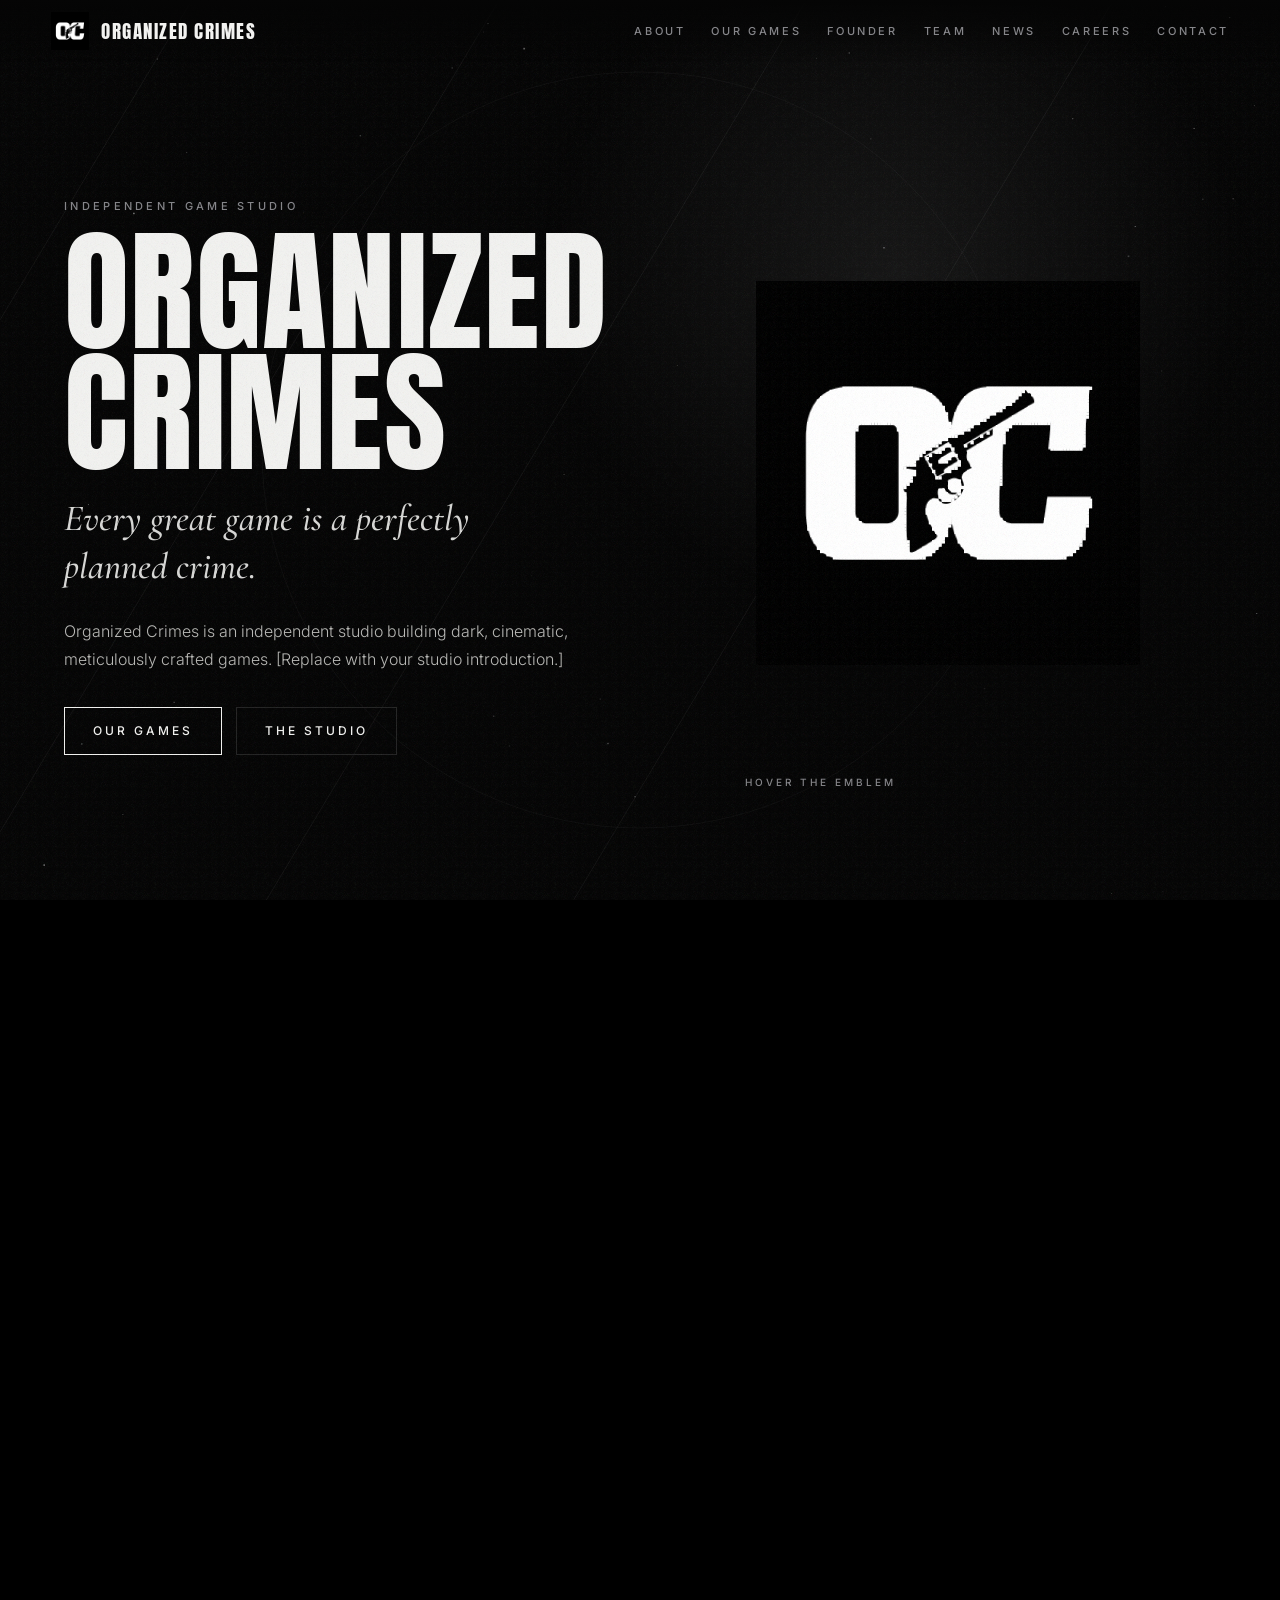
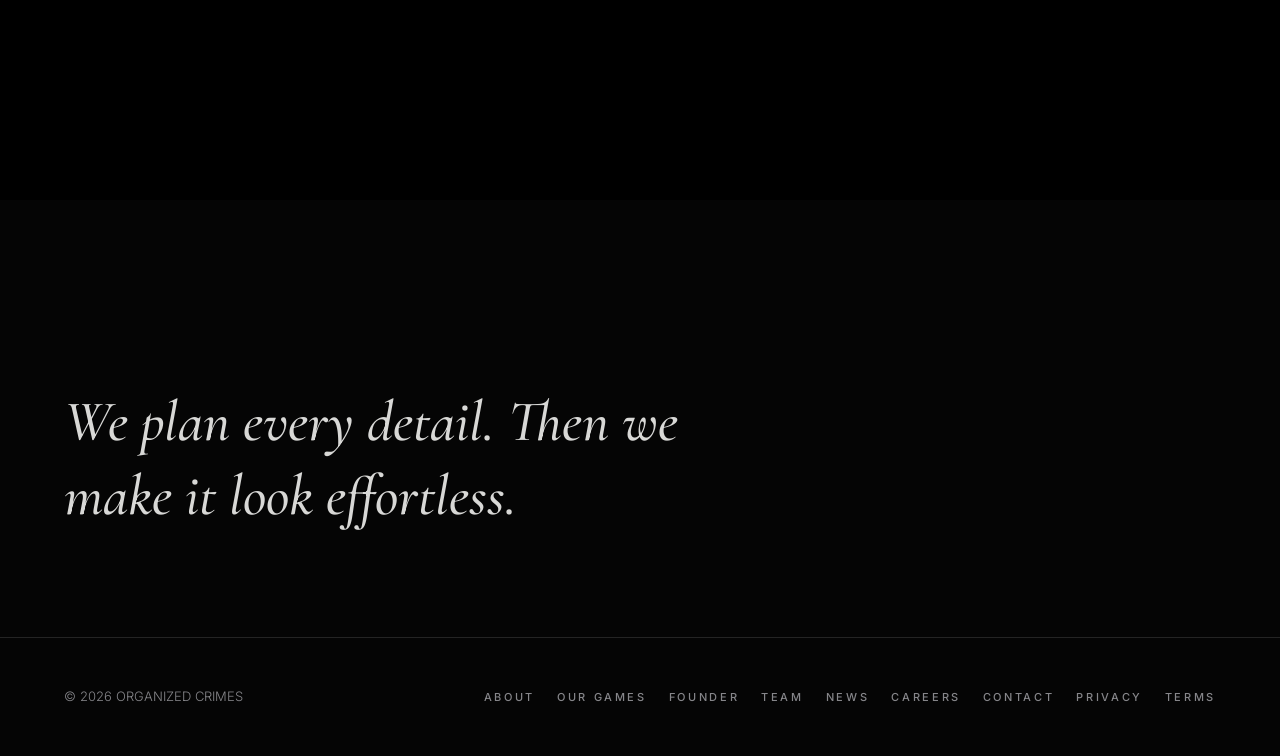
==== index.html @ 2cf1f352 "Add files via upload" ====
<!DOCTYPE html><html lang="en"><head><meta charset="utf-8"><title>ORGANIZED CRIMES — Game Studio</title>
<meta name="viewport" content="width=device-width,initial-scale=1,viewport-fit=cover">
<meta name="description" content="Organized Crimes is an independent game studio building dark, cinematic, meticulously planned games.">
<link href="https://fonts.googleapis.com/css2?family=Anton&family=Inter:wght@300;400;500&family=Cormorant+Garamond:ital,wght@1,400;1,500&display=swap" rel="stylesheet">
<style>
:root{--bg:#050505;--fg:#f2f2f0;--mut:#86868a;--ln:#242424;--h:'Anton',Impact,'Arial Narrow',sans-serif;--b:'Inter',system-ui,sans-serif;--s:'Cormorant Garamond',Georgia,serif;color-scheme:dark;box-sizing:border-box;padding-top:env(safe-area-inset-top,0px);padding-bottom:env(safe-area-inset-bottom,0px)}
*,*:before,*:after{box-sizing:inherit;margin:0;padding:0}
html{scroll-behavior:smooth;scroll-padding-top:env(safe-area-inset-top,0px);background:var(--bg);overflow-x:clip}
body{background:var(--bg);color:var(--fg);font:300 16px/1.75 var(--b);overflow-x:clip;-webkit-font-smoothing:antialiased}
body.mo{overflow:hidden}a{color:inherit}img,video{display:block;width:100%;height:100%;object-fit:cover}
:focus-visible{outline:2px solid #fff;outline-offset:3px}
.sk{position:absolute;left:-999px}.sk:focus{left:12px;top:12px;z-index:99;background:#fff;color:#000;padding:8px 14px}
#bg{position:fixed;inset:0;width:100%;height:100%;z-index:0}
.gl{position:fixed;inset:0;z-index:1;pointer-events:none;background:radial-gradient(520px circle at var(--mx,70%) var(--my,30%),rgba(255,255,255,.07),transparent 70%)}
.gr{position:fixed;inset:-50%;z-index:3;pointer-events:none;opacity:.08;animation:gr 1s steps(6) infinite;background:url("data:image/svg+xml,%3Csvg xmlns='http://www.w3.org/2000/svg' width='200' height='200'%3E%3Cfilter id='n'%3E%3CfeTurbulence baseFrequency='.9' numOctaves='2' stitchTiles='stitch'/%3E%3C/filter%3E%3Crect width='100%25' height='100%25' filter='url(%23n)'/%3E%3C/svg%3E")}
@keyframes gr{20%{transform:translate(-3%,2%)}40%{transform:translate(2%,-3%)}60%{transform:translate(-2%,-2%)}80%{transform:translate(3%,3%)}}
main,footer{position:relative;z-index:2}
header{position:fixed;top:0;left:0;right:0;z-index:50;display:flex;align-items:center;justify-content:space-between;padding:calc(12px + env(safe-area-inset-top,0px)) clamp(20px,4vw,56px) 12px;background:linear-gradient(#050505,#05050500)}
.br{display:flex;align-items:center;gap:12px;text-decoration:none;font:400 19px var(--h);letter-spacing:.08em}.br img{width:38px;height:38px}
#nv{display:none;gap:26px}.nl{color:var(--mut);text-decoration:none;font:500 11px var(--b);letter-spacing:.24em;text-transform:uppercase;padding:8px 0;transition:color .3s}.nl:hover,.nl[aria-current]{color:var(--fg)}
#bb{width:48px;height:48px;background:none;border:0;cursor:pointer;display:grid;place-content:center;gap:6px}#bb i{display:block;width:26px;height:1.5px;background:var(--fg);transition:.35s}
.mo #bb i:first-child{transform:translateY(3.75px) rotate(45deg)}.mo #bb i:last-child{transform:translateY(-3.75px) rotate(-45deg)}
@media(min-width:1000px){#nv{display:flex}#bb{display:none}}
#mm{position:fixed;inset:0;z-index:45;background:#050505;display:flex;flex-direction:column;justify-content:center;padding:96px 28px 40px;opacity:0;visibility:hidden;transition:.4s}.mo #mm{opacity:1;visibility:visible}
#mm a{font:400 clamp(2.4rem,11vw,4rem)/1.15 var(--h);text-transform:uppercase;text-decoration:none;padding:6px 0}
#cur{position:fixed;inset:0;background:#000;z-index:60;transform:translateY(100%);transition:transform .45s cubic-bezier(.7,0,.2,1);pointer-events:none}#cur.on{transform:none}
#ld{position:fixed;inset:0;z-index:100;background:#000;display:grid;place-content:center;justify-items:center;gap:18px;transition:opacity .8s,visibility .8s}#ld.off{opacity:0;visibility:hidden}
#ld img{width:120px;height:120px;animation:pl 1.4s ease-in-out infinite}#ld span{font:500 10px var(--b);letter-spacing:.5em;color:var(--mut)}@keyframes pl{50%{opacity:.3;transform:scale(.96)}}
.sec{padding:clamp(110px,14vw,170px) clamp(20px,5vw,72px) clamp(56px,8vw,110px);max-width:1440px;margin:auto}
h1,h2{font:400 clamp(2.6rem,9vw,7.5rem)/.95 var(--h);text-transform:uppercase;letter-spacing:.01em}h2{font-size:clamp(2.2rem,6vw,4.6rem)}
h3{font:400 1.7rem/1.1 var(--h);text-transform:uppercase;letter-spacing:.02em}
.ey{font:500 11px var(--b);letter-spacing:.3em;text-transform:uppercase;color:var(--mut);margin-bottom:18px}
.sf{font:italic 500 clamp(1.4rem,3vw,2.3rem)/1.3 var(--s);color:#d8d8d6;margin-top:22px;max-width:30ch}
p{max-width:64ch;color:#b9b9b6}.hh{margin-bottom:clamp(40px,7vw,90px)}
.bt{display:inline-flex;align-items:center;min-height:48px;padding:0 28px;border:1px solid var(--fg);background:none;color:var(--fg);text-decoration:none;font:500 12px var(--b);letter-spacing:.25em;text-transform:uppercase;cursor:pointer;transition:.4s}.bt:hover{background:var(--fg);color:var(--bg)}.bt.gh{border-color:var(--ln)}
.rv{opacity:0;transform:translateY(28px);transition:opacity 1s,transform 1s cubic-bezier(.2,.7,.2,1);transition-delay:var(--d,0s)}.rv.in{opacity:1;transform:none}
.hero{min-height:100svh;display:grid;grid-template-columns:1fr 1fr;align-items:center;gap:20px;padding:110px clamp(20px,5vw,72px) 56px;max-width:1500px;margin:auto}
.ttl{font-size:clamp(3.4rem,10.5vw,10rem);line-height:.9}.ln{display:block;overflow:hidden}.ln span{display:block;transform:translateY(105%);animation:up 1.2s .5s cubic-bezier(.2,.8,.2,1) forwards}@keyframes up{to{transform:none}}
.ip{margin:26px 0 34px}.cta{display:flex;gap:14px;flex-wrap:wrap}
#lgw{position:relative;justify-self:center;width:min(50vw,700px);aspect-ratio:1;cursor:crosshair;touch-action:manipulation}#lg{width:100%;height:100%}
.hint{position:absolute;bottom:2%;left:0;right:0;text-align:center;font:500 10px var(--b);letter-spacing:.3em;text-transform:uppercase;color:var(--mut)}.tp{display:none}@media(hover:none){.hv{display:none}.tp{display:inline}}
@media(max-width:900px){.hero{grid-template-columns:1fr;padding-top:92px}#lgw{order:-1;width:min(94vw,460px)}}
.g{display:grid;gap:28px;grid-template-columns:repeat(auto-fill,minmax(min(100%,330px),1fr))}
.th{position:relative;aspect-ratio:16/10;overflow:hidden;border:1px solid var(--ln)}.th>*{transition:transform 1.2s cubic-bezier(.2,.7,.2,1)}
.ph{display:grid;place-items:center;background:repeating-linear-gradient(135deg,#0b0b0b 0 14px,#111 14px 28px);color:var(--mut);font:500 10px var(--b);letter-spacing:.3em;text-transform:uppercase;text-align:center;padding:12px}
.vid{aspect-ratio:16/9;border:1px solid var(--ln);position:relative;overflow:hidden}.vid i{position:absolute;left:50%;top:42%;width:64px;height:64px;margin:-32px;border:1px solid var(--fg);border-radius:50%}.vid i:after{content:"";position:absolute;left:25px;top:20px;border:11px solid transparent;border-left:17px solid var(--fg)}
.card{display:block;text-decoration:none}.card:hover .th>*{transform:scale(1.06)}.card em{position:absolute;right:12px;bottom:12px;font:500 10px var(--b);letter-spacing:.25em;text-transform:uppercase;background:#000;padding:6px 10px;opacity:0;transition:.4s;font-style:normal}.card:hover em{opacity:1}
.ci{padding:20px 0;border-bottom:1px solid var(--ln)}.ci small{color:var(--mut);font-size:12px;letter-spacing:.12em}.ci h3{margin:6px 0 8px}.ci p{font-size:14px}.row{display:flex;justify-content:space-between;gap:10px;margin-top:14px;font:500 11px var(--b);letter-spacing:.2em;text-transform:uppercase}.row span{color:var(--mut)}
.two{display:grid;grid-template-columns:1fr 1fr;gap:clamp(28px,6vw,90px)}.blk{border-top:1px solid var(--ln);padding:24px 0 34px}.blk h3{margin-bottom:12px}
.pt{aspect-ratio:4/5;border:0;-webkit-mask-image:radial-gradient(ellipse 52% 52% at 50% 48%,#000 50%,rgba(0,0,0,.55) 76%,transparent 100%);mask-image:radial-gradient(ellipse 52% 52% at 50% 48%,#000 50%,rgba(0,0,0,.55) 76%,transparent 100%)}.pt.rv{opacity:1;transform:none;clip-path:inset(0 0 100% 0);transition:clip-path 1.6s cubic-bezier(.7,0,.2,1)}.pt.in{clip-path:inset(0)}.pt>*{transform:translateY(calc(var(--sy,0)*-.03px)) scale(1.1);filter:blur(8px) brightness(.55);transition:filter 2.2s .3s ease-out}.pt.in>*{filter:none}.pt img{object-position:50% 40%}
.meta{display:grid;grid-template-columns:repeat(auto-fit,minmax(130px,1fr));gap:18px;border-top:1px solid var(--ln);border-bottom:1px solid var(--ln);padding:20px 0;margin:36px 0}.meta b{display:block;font:500 11px var(--b);letter-spacing:.2em;text-transform:uppercase;color:var(--mut)}
.ft{list-style:none}.ft li{border-bottom:1px solid var(--ln);padding:14px 0}.gal{display:grid;grid-template-columns:repeat(auto-fit,minmax(min(100%,260px),1fr));gap:16px;margin-top:16px}.gal .th{aspect-ratio:16/9}
.li{display:grid;grid-template-columns:130px 1fr auto;gap:22px;align-items:baseline;padding:28px 0;border-top:1px solid var(--ln)}.li time{color:var(--mut);font-size:13px}
form{display:grid;gap:18px;max-width:560px}label{display:grid;gap:6px;font:500 11px var(--b);letter-spacing:.2em;text-transform:uppercase;color:var(--mut)}
input,textarea{background:none;border:0;border-bottom:1px solid #444;color:var(--fg);font:300 16px var(--b);padding:10px 0;border-radius:0}input:focus,textarea:focus{outline:0;border-color:#fff}.nt{font-size:12px;color:var(--mut)}
footer{border-top:1px solid var(--ln);padding:44px clamp(20px,5vw,72px);display:flex;flex-wrap:wrap;gap:24px;justify-content:space-between;align-items:center;font-size:13px;color:var(--mut)}footer nav{display:flex;flex-wrap:wrap;gap:6px 22px}footer a{text-decoration:none;padding:6px 0}
@media(max-width:800px){.two{grid-template-columns:1fr}.li{grid-template-columns:1fr;gap:6px}.gr{animation:none}}
@media(prefers-reduced-motion:reduce){*{animation:none!important;transition:none!important;scroll-behavior:auto!important}.rv,.pt.rv{opacity:1;transform:none;clip-path:none}.ln span{transform:none}}
</style></head><body>
<a class="sk" href="#app">Skip to content</a>
<div id="ld"><img src="[data-uri]" alt=""><span>ORGANIZED CRIMES</span></div>
<canvas id="bg" aria-hidden="true"></canvas><div class="gl"></div>
<header><a class="br" href="#/" aria-label="Organized Crimes home"><img src="[data-uri]" alt="">ORGANIZED CRIMES</a><nav id="nv" aria-label="Main"></nav><button id="bb" aria-label="Open menu" aria-expanded="false"><i></i><i></i></button></header>
<nav id="mm" aria-label="Mobile"></nav>
<main id="app"></main><footer></footer><div class="gr" aria-hidden="true"></div><div id="cur"></div>
<script>const PHOTO='[data-uri]'</script>
<script>
/* ============ EDIT YOUR CONTENT HERE ============
   Leave img / video / photo as '' to show a placeholder.
   To add a game: add one G('id','Title','Genre','Status','Description') line below, then fill in its fields. */
const G=(id,title,genre,status,desc)=>({id,title,genre,status,desc,img:'',video:'',gallery:['','','',''],platform:'PC / Console',players:'Single-player',release:'TBA',long:'Placeholder — write the full gameplay description here: the core loop, the fantasy, what makes a session memorable.',features:['Signature feature one — describe it here','Signature feature two — describe it here','Signature feature three — describe it here']});
const C={
 tag:'Every great game is a perfectly planned crime.',
 intro:'Organized Crimes is an independent studio building dark, cinematic, meticulously crafted games. [Replace with your studio introduction.]',
 email:'hello@yourdomain.com',social:['Instagram','YouTube','Discord','X'],
 about:[['Our story','[Placeholder] Tell the story of how the studio began, who was in the room, and the first idea worth committing to.'],['Mission','[Placeholder] What you set out to deliver to players — in one honest paragraph.'],['Vision','[Placeholder] Where the studio is heading in five years and what it wants to be known for.'],['Creative philosophy','[Placeholder] The beliefs behind every design decision: tone, restraint, craft, respect for the player.'],['Approach to development','[Placeholder] How you prototype, playtest, iterate and ship. Tools, team rhythm, quality bar.']],
 founder:{name:'TERMORGAN',role:'Founder & Creative Director',photo:PHOTO,bio:['[Placeholder] Write TERMORGAN’s biography here — background, path into games, and what led to founding Organized Crimes.','[Placeholder] Add a second paragraph about notable work, influences or milestones.'],vision:'“[Placeholder] A single sentence on the creative vision that drives the studio.”'},
 games:[G('ledger','Codename: Ledger','Tactical Heist','In development','A crew, a vault and one clean plan. [Placeholder description.]'),G('silencer','Codename: Silencer','Stealth Action','Prototype','Patience is the only weapon that never runs out. [Placeholder description.]'),G('vendetta','Codename: Vendetta','Narrative Thriller','Concept','Loyalty has a price and someone always pays it. [Placeholder description.]'),G('ashfall','Codename: Ashfall','Open-World Survival','Coming soon','A city built on debts, collected in full. [Placeholder description.]')],
 team:[['Name Surname','Lead Game Designer'],['Name Surname','Art Director'],['Name Surname','Lead Programmer'],['Name Surname','Sound & Music']].map(([n,r])=>({n,r,img:'',bio:'Short bio placeholder.'})),
 news:[['2026-09-29','Studio announcement — placeholder','Write your first announcement or development blog here.'],['2026-09-15','Devlog #01 — placeholder','Share progress, lessons learned and behind-the-scenes notes.'],['2026-09-01','Welcome to Organized Crimes','Introduce the studio and what players can expect.']],
 jobs:[['Gameplay Programmer','Remote / On-site','Full-time'],['3D Environment Artist','Remote','Contract'],['Narrative Designer','Remote','Part-time']],
 legal:{privacy:[['Information we collect','[Placeholder] Describe what data the site collects.'],['How we use it','[Placeholder] Explain the purposes of processing.'],['Your rights','[Placeholder] Explain access, correction and deletion rights, and how to contact you.']],terms:[['Acceptance of terms','[Placeholder] By using this website you agree to these terms.'],['Intellectual property','[Placeholder] All content, logos and game assets belong to Organized Crimes.'],['Limitation of liability','[Placeholder] Describe your limitations and governing law.']]}
};
/* ================================================ */
const $=s=>document.querySelector(s),RM=matchMedia('(prefers-reduced-motion:reduce)').matches,MOB=matchMedia('(max-width:800px)').matches,ST=MOB?5:3;
const N=[['about','About'],['games','Our Games'],['founder','Founder'],['team','Team'],['news','News'],['careers','Careers'],['contact','Contact']];
const im=(s,l)=>s?`<img loading="lazy" src="${s}" alt="${l}">`:`<div class="ph" role="img" aria-label="${l} placeholder">${l}</div>`;
const vd=(s,l)=>s?`<video controls preload="none" playsinline src="${s}"></video>`:`<div class="ph vid" role="img" aria-label="${l} placeholder"><i></i><span style="position:absolute;bottom:14px">${l}</span></div>`;
const hd=(e,t,s='')=>`<div class="hh"><p class="ey rv">${e}</p><h1 class="rv">${t}</h1>${s?`<p class="sf rv">${s}</p>`:''}</div>`;
const card=(g,i)=>`<a class="card rv" style="--d:${i*.08}s" href="#/games/${g.id}"><div class="th">${g.video?`<video muted loop playsinline preload="none" poster="${g.img}" src="${g.video}"></video>`:im(g.img,'Screenshot / artwork 16:10')}<em>Preview</em></div><div class="ci"><small>${g.genre}</small><h3>${g.title}</h3><p>${g.desc}</p><div class="row"><b>${g.status}</b><span>View details</span></div></div></a>`;
const R={
 '':()=>`<section class="hero"><div><p class="ey">Independent game studio</p><h1 class="ttl"><span class="ln"><span>ORGANIZED</span></span><span class="ln"><span style="animation-delay:.68s">CRIMES</span></span></h1><p class="sf">${C.tag}</p><p class="ip">${C.intro}</p><div class="cta"><a class="bt" href="#/games">Our games</a><a class="bt gh" href="#/about">The studio</a></div></div><div id="lgw" role="img" aria-label="Organized Crimes emblem. Hover or tap to disintegrate."><canvas id="lg"></canvas><p class="hint"><span class="hv">Hover the emblem</span><span class="tp">Tap the emblem</span></p></div></section>
 <section class="sec"><h2 class="rv">Selected work</h2><br><br><div class="g">${C.games.slice(0,3).map(card).join('')}</div><br><a class="bt rv" href="#/games">All games</a></section>
 <section class="sec"><p class="sf rv" style="max-width:26ch;font-size:clamp(1.8rem,5vw,3.6rem)">We plan every detail. Then we make it look effortless.</p></section>`,
 about:()=>`<section class="sec">${hd('About','The syndicate','A studio built like a crew: small, loyal, precise.')}<div class="two">${C.about.map(([h,t],i)=>`<div class="blk rv" style="--d:${(i%2)*.1}s"><h3>${h}</h3><p>${t}</p></div>`).join('')}</div></section>`,
 games:id=>{const g=C.games.find(x=>x.id==id);if(!g)return`<section class="sec">${hd('Portfolio','Our games','Every project below is a placeholder — replace the fields in the content block.')}<div class="g">${C.games.map(card).join('')}</div></section>`;
  const n=C.games[(C.games.indexOf(g)+1)%C.games.length];document.title=g.title+' — ORGANIZED CRIMES';
  return`<section class="sec"><a class="nl" href="#/games">← All games</a><br><br>${hd(g.genre,g.title,g.status)}<div class="th rv" style="aspect-ratio:21/9">${im(g.img,'Hero screenshot / artwork')}</div><div class="meta rv"><div><b>Status</b>${g.status}</div><div><b>Platform</b>${g.platform}</div><div><b>Players</b>${g.players}</div><div><b>Release</b>${g.release}</div></div><div class="two"><div class="rv"><h2>Gameplay</h2><br><p>${g.long}</p></div><div class="rv"><h2>Features</h2><br><ul class="ft">${g.features.map(f=>`<li>${f}</li>`).join('')}</ul></div></div><br><br><div class="rv">${vd(g.video,'Gameplay video / trailer 16:9')}</div><div class="gal">${g.gallery.map((s,i)=>`<div class="th rv" style="--d:${i*.08}s">${im(s,'Screenshot '+(i+1))}</div>`).join('')}</div><br><br><a class="bt" href="#/games/${n.id}">Next: ${n.title}</a></section>`},
 founder:()=>{const f=C.founder;return`<section class="sec"><div class="two" style="align-items:center"><div class="pt th rv">${im(f.photo,'Portrait of '+f.name)}</div><div><p class="ey rv">${f.role}</p><h1 class="rv">${f.name}</h1><br>${f.bio.map(b=>`<p class="rv" style="margin-bottom:18px">${b}</p>`).join('')}<p class="sf rv">${f.vision}</p></div></div></section>`},
 team:()=>`<section class="sec">${hd('People','Our team','The crew behind the work.')}<div class="g">${C.team.map((m,i)=>`<div class="rv" style="--d:${i*.08}s"><div class="th" style="aspect-ratio:4/5">${im(m.img,'Team photo')}</div><div class="ci"><h3>${m.n}</h3><small>${m.r}</small><p>${m.bio}</p></div></div>`).join('')}</div></section>`,
 news:()=>`<section class="sec">${hd('Newsroom','News & updates')}${C.news.map(([d,t,x])=>`<article class="li rv"><time datetime="${d}">${d}</time><div><h3>${t}</h3><p>${x}</p></div></article>`).join('')}</section>`,
 careers:()=>`<section class="sec">${hd('Join us','Careers','Open roles — placeholders.')}${C.jobs.map(([t,l,ty])=>`<div class="li rv"><b>${ty}</b><div><h3>${t}</h3><p>${l}</p></div><a class="bt" href="mailto:${C.email}?subject=Application: ${t}">Apply</a></div>`).join('')}<p class="rv" style="margin-top:30px">Send your CV and portfolio to ${C.email}. [Placeholder application process.]</p></section>`,
 contact:()=>`<section class="sec">${hd('Contact','Get in touch')}<div class="two"><form id="cf" class="rv"><label>Name<input name="n" required autocomplete="name"></label><label>Email<input name="e" type="email" required autocomplete="email"></label><label>Message<textarea name="m" rows="5" required></textarea></label><button class="bt" style="justify-self:start">Send message</button><p class="nt">Backend integration required — until connected, this opens your email app.</p></form><div class="rv"><h3>Email</h3><p><a href="mailto:${C.email}">${C.email}</a></p><br><h3>Social</h3><p>${C.social.map(s=>`<a href="#/contact">${s}</a>`).join(' &nbsp;/&nbsp; ')}</p></div></div></section>`
};
['privacy','terms'].forEach(k=>R[k]=()=>`<section class="sec">${hd('Legal',k=='terms'?'Terms of use':'Privacy policy','Editable placeholder — have it reviewed by legal counsel.')}${C.legal[k].map(([h,t])=>`<div class="blk rv"><h3>${h}</h3><p>${t}</p></div>`).join('')}</section>`);
const io=new IntersectionObserver(es=>es.forEach(e=>{if(e.isIntersecting){e.target.classList.add('in');io.unobserve(e.target)}}),{threshold:.1});
let first=1;
function route(){const[p='',id]=location.hash.replace(/^#\/?/,'').split('/');const f=R[p]||R[''];
 const set=()=>{document.title=(p&&R[p]?p[0].toUpperCase()+p.slice(1)+' — ':'')+'ORGANIZED CRIMES';$('#app').innerHTML=f(id);scrollTo(0,0);
  document.querySelectorAll('.rv').forEach(e=>io.observe(e));document.querySelectorAll('[data-n]').forEach(a=>a.toggleAttribute('aria-current',a.dataset.n==p));
  document.body.classList.remove('mo');$('#bb').setAttribute('aria-expanded',false);lgInit();$('#cur').classList.remove('on')};
 if(first||RM){first=0;set()}else{$('#cur').classList.add('on');setTimeout(set,460)}}
addEventListener('hashchange',route);
const links=N.map(([k,l])=>`<a class="nl" data-n="${k}" href="#/${k}">${l}</a>`).join('');$('#nv').innerHTML=links;$('#mm').innerHTML='<a href="#/">Home</a>'+N.map(([k,l])=>`<a href="#/${k}">${l}</a>`).join('');
$('footer').innerHTML=`<span>© ${new Date().getFullYear()} ORGANIZED CRIMES</span><nav aria-label="Footer">${links}<a class="nl" href="#/privacy">Privacy</a><a class="nl" href="#/terms">Terms</a></nav>`;
$('#bb').onclick=()=>{const o=document.body.classList.toggle('mo');$('#bb').setAttribute('aria-expanded',o)};
document.addEventListener('submit',e=>{if(e.target.id!='cf')return;e.preventDefault();const d=new FormData(e.target);location.href=`mailto:${C.email}?subject=${encodeURIComponent('Website message from '+d.get('n'))}&body=${encodeURIComponent(d.get('m')+'\n\n'+d.get('e'))}`});
document.addEventListener('mouseover',e=>{const v=e.target.closest('.card')?.querySelector('video');if(v)v.play()});document.addEventListener('mouseout',e=>{const v=e.target.closest('.card')?.querySelector('video');if(v)v.pause()});
if(!RM)addEventListener('scroll',()=>document.documentElement.style.setProperty('--sy',scrollY),{passive:true});
/* Particle logo */
const lgImg=new Image();let pts=[],lgc,lx,W,hov=0,tm,L=.6,M=.2;
lgImg.onload=()=>{const S=360,o=document.createElement('canvas');o.width=o.height=S;const x=o.getContext('2d');x.drawImage(lgImg,0,0,S,S);const d=x.getImageData(0,0,S,S).data;
 for(let y=0;y<S;y+=ST)for(let X=0;X<S;X+=ST)if(d[(y*S+X)*4]>140){const hx=M+X/S*L,hy=M+y/S*L,a=Math.atan2(hy-.5,hx-.5)+(Math.random()-.5)*1.8,r=.04+Math.random()*.17;pts.push({hx,hy,x:hx,y:hy,vx:0,vy:0,dx:Math.cos(a)*r,dy:Math.sin(a)*r,k:.008+Math.random()*.02,ph:Math.random()*6.3})}
 lgInit()};lgImg.src='[data-uri]';
function lgInit(){lgc=$('#lg');if(!lgc)return;const d=Math.min(devicePixelRatio||1,2);W=lgc.clientWidth;lgc.width=lgc.height=W*d;lx=lgc.getContext('2d');lx.setTransform(d,0,0,d,0,0);
 if(RM){lx.drawImage(lgImg,M*W,M*W,L*W,L*W);return}
 const w=$('#lgw');w.onpointerenter=e=>{if(e.pointerType=='mouse')hov=1};w.onpointerleave=e=>{if(e.pointerType=='mouse')hov=0};
 w.onpointerdown=e=>{if(e.pointerType!='mouse'){hov=1;clearTimeout(tm);tm=setTimeout(()=>hov=0,1800)}}}
function tick(t){requestAnimationFrame(tick);if(document.hidden||!lgc||!lgc.isConnected||!pts.length||RM)return;const r=lgc.getBoundingClientRect();if(r.bottom<0||r.top>innerHeight)return;
 let e=0;const z=Math.max(1.2,W*L/360*ST*1.05);
 for(const p of pts){const tx=hov?p.hx+p.dx+Math.sin(t*.0012+p.ph)*.02:p.hx,ty=hov?p.hy+p.dy+Math.cos(t*.001+p.ph)*.02:p.hy;
  p.vx=(p.vx+(tx-p.x)*p.k)*.9;p.vy=(p.vy+(ty-p.y)*p.k)*.9;p.x+=p.vx;p.y+=p.vy;e+=Math.abs(p.x-p.hx)+Math.abs(p.y-p.hy)}
 const a=Math.max(0,1-e/pts.length*45);lx.clearRect(0,0,W,W);if(a>0){lx.globalAlpha=a;lx.drawImage(lgImg,M*W,M*W,L*W,L*W)}
 lx.globalAlpha=1;lx.fillStyle='#fff';for(const p of pts)lx.fillRect(p.x*W,p.y*W,z,z)}
requestAnimationFrame(tick);
/* Ambient background */
(function(){const c=$('#bg'),x=c.getContext('2d');let w,h,P,mx=.5,my=.5;
 const rs=()=>{w=c.width=innerWidth;h=c.height=innerHeight;P=Array.from({length:MOB?26:64},()=>({x:Math.random()*w,y:Math.random()*h,r:Math.random()*1.3+.3,s:Math.random()*.3+.05,a:Math.random()*.4+.1}))};rs();addEventListener('resize',rs);
 addEventListener('pointermove',e=>{mx=e.clientX/w;my=e.clientY/h;const s=document.body.style;s.setProperty('--mx',e.clientX+'px');s.setProperty('--my',e.clientY+'px')},{passive:true});
 function d(){x.clearRect(0,0,w,h);x.strokeStyle='rgba(255,255,255,.055)';for(let i=0;i<4;i++){const o=w*(.15+i*.24)+(mx-.5)*30*(i+1);x.beginPath();x.moveTo(o,0);x.lineTo(o-h*.6,h);x.stroke()}
  x.beginPath();x.arc(w/2,h/2,Math.min(w,h)*.42,0,6.3);x.strokeStyle='rgba(255,255,255,.04)';x.stroke();
  for(const p of P){p.y-=p.s;if(p.y<-4){p.y=h+4;p.x=Math.random()*w}x.fillStyle=`rgba(255,255,255,${p.a})`;x.fillRect(p.x+(mx-.5)*p.r*26,p.y+(my-.5)*p.r*10,p.r,p.r)}}
 function f(){requestAnimationFrame(f);if(!document.hidden)d()}RM?d():f()})();
route();addEventListener('load',()=>setTimeout(()=>$('#ld').classList.add('off'),RM?0:1300));
</script></body></html>
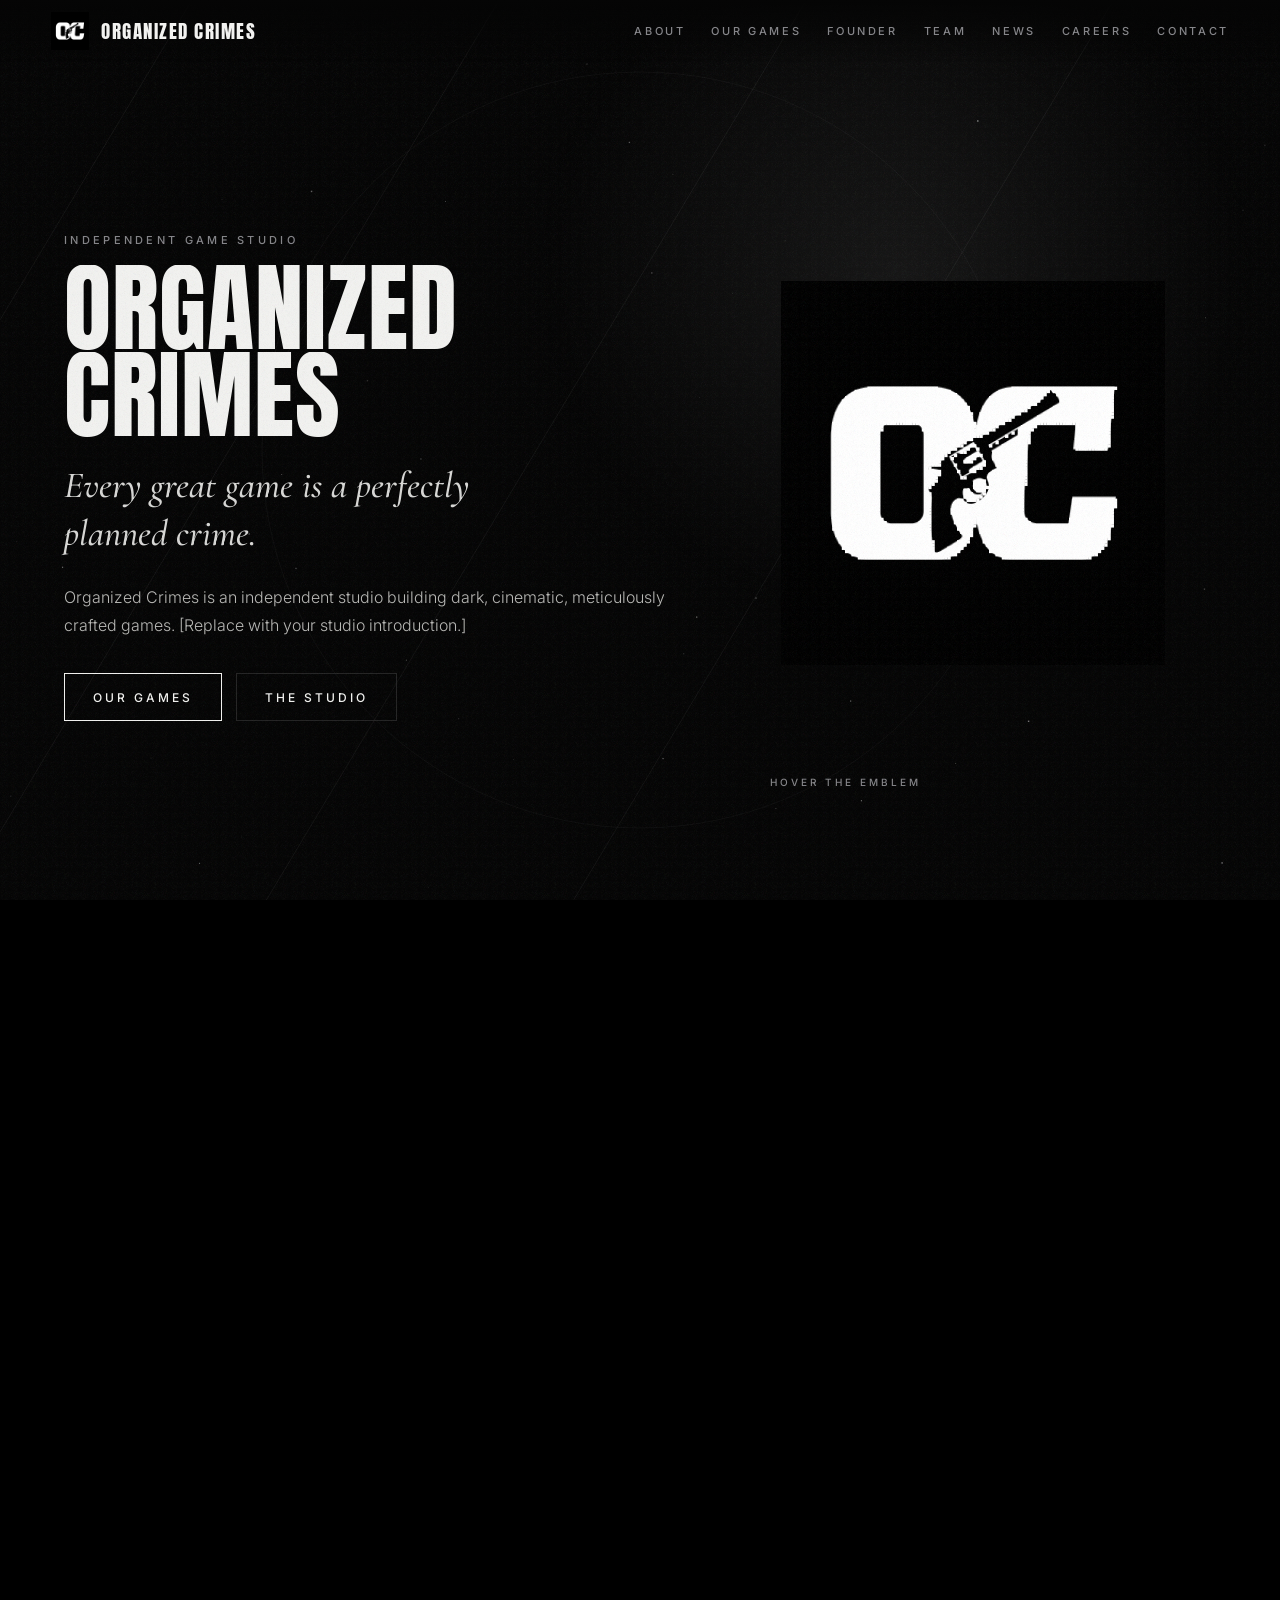
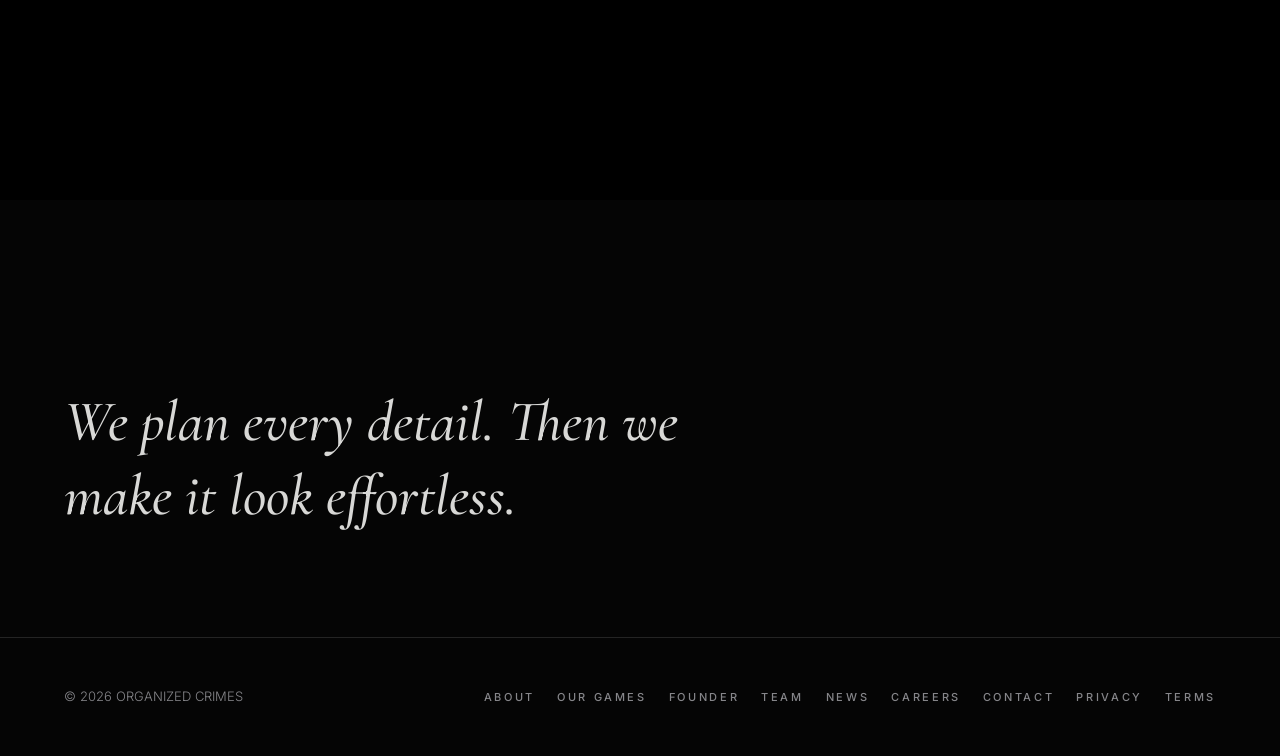
==== commit c826f487: "Add files via upload" ====
--- a/index.html
+++ b/index.html
@@ -2,144 +2,41 @@
 <meta name="viewport" content="width=device-width,initial-scale=1,viewport-fit=cover">
 <meta name="description" content="Organized Crimes is an independent game studio building dark, cinematic, meticulously planned games.">
 <link href="https://fonts.googleapis.com/css2?family=Anton&family=Inter:wght@300;400;500&family=Cormorant+Garamond:ital,wght@1,400;1,500&display=swap" rel="stylesheet">
-<style>
-:root{--bg:#050505;--fg:#f2f2f0;--mut:#86868a;--ln:#242424;--h:'Anton',Impact,'Arial Narrow',sans-serif;--b:'Inter',system-ui,sans-serif;--s:'Cormorant Garamond',Georgia,serif;color-scheme:dark;box-sizing:border-box;padding-top:env(safe-area-inset-top,0px);padding-bottom:env(safe-area-inset-bottom,0px)}
-*,*:before,*:after{box-sizing:inherit;margin:0;padding:0}
-html{scroll-behavior:smooth;scroll-padding-top:env(safe-area-inset-top,0px);background:var(--bg);overflow-x:clip}
-body{background:var(--bg);color:var(--fg);font:300 16px/1.75 var(--b);overflow-x:clip;-webkit-font-smoothing:antialiased}
-body.mo{overflow:hidden}a{color:inherit}img,video{display:block;width:100%;height:100%;object-fit:cover}
-:focus-visible{outline:2px solid #fff;outline-offset:3px}
-.sk{position:absolute;left:-999px}.sk:focus{left:12px;top:12px;z-index:99;background:#fff;color:#000;padding:8px 14px}
-#bg{position:fixed;inset:0;width:100%;height:100%;z-index:0}
-.gl{position:fixed;inset:0;z-index:1;pointer-events:none;background:radial-gradient(520px circle at var(--mx,70%) var(--my,30%),rgba(255,255,255,.07),transparent 70%)}
-.gr{position:fixed;inset:-50%;z-index:3;pointer-events:none;opacity:.08;animation:gr 1s steps(6) infinite;background:url("data:image/svg+xml,%3Csvg xmlns='http://www.w3.org/2000/svg' width='200' height='200'%3E%3Cfilter id='n'%3E%3CfeTurbulence baseFrequency='.9' numOctaves='2' stitchTiles='stitch'/%3E%3C/filter%3E%3Crect width='100%25' height='100%25' filter='url(%23n)'/%3E%3C/svg%3E")}
-@keyframes gr{20%{transform:translate(-3%,2%)}40%{transform:translate(2%,-3%)}60%{transform:translate(-2%,-2%)}80%{transform:translate(3%,3%)}}
-main,footer{position:relative;z-index:2}
-header{position:fixed;top:0;left:0;right:0;z-index:50;display:flex;align-items:center;justify-content:space-between;padding:calc(12px + env(safe-area-inset-top,0px)) clamp(20px,4vw,56px) 12px;background:linear-gradient(#050505,#05050500)}
-.br{display:flex;align-items:center;gap:12px;text-decoration:none;font:400 19px var(--h);letter-spacing:.08em}.br img{width:38px;height:38px}
-#nv{display:none;gap:26px}.nl{color:var(--mut);text-decoration:none;font:500 11px var(--b);letter-spacing:.24em;text-transform:uppercase;padding:8px 0;transition:color .3s}.nl:hover,.nl[aria-current]{color:var(--fg)}
-#bb{width:48px;height:48px;background:none;border:0;cursor:pointer;display:grid;place-content:center;gap:6px}#bb i{display:block;width:26px;height:1.5px;background:var(--fg);transition:.35s}
-.mo #bb i:first-child{transform:translateY(3.75px) rotate(45deg)}.mo #bb i:last-child{transform:translateY(-3.75px) rotate(-45deg)}
-@media(min-width:1000px){#nv{display:flex}#bb{display:none}}
-#mm{position:fixed;inset:0;z-index:45;background:#050505;display:flex;flex-direction:column;justify-content:center;padding:96px 28px 40px;opacity:0;visibility:hidden;transition:.4s}.mo #mm{opacity:1;visibility:visible}
-#mm a{font:400 clamp(2.4rem,11vw,4rem)/1.15 var(--h);text-transform:uppercase;text-decoration:none;padding:6px 0}
-#cur{position:fixed;inset:0;background:#000;z-index:60;transform:translateY(100%);transition:transform .45s cubic-bezier(.7,0,.2,1);pointer-events:none}#cur.on{transform:none}
-#ld{position:fixed;inset:0;z-index:100;background:#000;display:grid;place-content:center;justify-items:center;gap:18px;transition:opacity .8s,visibility .8s}#ld.off{opacity:0;visibility:hidden}
-#ld img{width:120px;height:120px;animation:pl 1.4s ease-in-out infinite}#ld span{font:500 10px var(--b);letter-spacing:.5em;color:var(--mut)}@keyframes pl{50%{opacity:.3;transform:scale(.96)}}
-.sec{padding:clamp(110px,14vw,170px) clamp(20px,5vw,72px) clamp(56px,8vw,110px);max-width:1440px;margin:auto}
-h1,h2{font:400 clamp(2.6rem,9vw,7.5rem)/.95 var(--h);text-transform:uppercase;letter-spacing:.01em}h2{font-size:clamp(2.2rem,6vw,4.6rem)}
-h3{font:400 1.7rem/1.1 var(--h);text-transform:uppercase;letter-spacing:.02em}
-.ey{font:500 11px var(--b);letter-spacing:.3em;text-transform:uppercase;color:var(--mut);margin-bottom:18px}
-.sf{font:italic 500 clamp(1.4rem,3vw,2.3rem)/1.3 var(--s);color:#d8d8d6;margin-top:22px;max-width:30ch}
-p{max-width:64ch;color:#b9b9b6}.hh{margin-bottom:clamp(40px,7vw,90px)}
-.bt{display:inline-flex;align-items:center;min-height:48px;padding:0 28px;border:1px solid var(--fg);background:none;color:var(--fg);text-decoration:none;font:500 12px var(--b);letter-spacing:.25em;text-transform:uppercase;cursor:pointer;transition:.4s}.bt:hover{background:var(--fg);color:var(--bg)}.bt.gh{border-color:var(--ln)}
-.rv{opacity:0;transform:translateY(28px);transition:opacity 1s,transform 1s cubic-bezier(.2,.7,.2,1);transition-delay:var(--d,0s)}.rv.in{opacity:1;transform:none}
-.hero{min-height:100svh;display:grid;grid-template-columns:1fr 1fr;align-items:center;gap:20px;padding:110px clamp(20px,5vw,72px) 56px;max-width:1500px;margin:auto}
-.ttl{font-size:clamp(3.4rem,10.5vw,10rem);line-height:.9}.ln{display:block;overflow:hidden}.ln span{display:block;transform:translateY(105%);animation:up 1.2s .5s cubic-bezier(.2,.8,.2,1) forwards}@keyframes up{to{transform:none}}
-.ip{margin:26px 0 34px}.cta{display:flex;gap:14px;flex-wrap:wrap}
-#lgw{position:relative;justify-self:center;width:min(50vw,700px);aspect-ratio:1;cursor:crosshair;touch-action:manipulation}#lg{width:100%;height:100%}
-.hint{position:absolute;bottom:2%;left:0;right:0;text-align:center;font:500 10px var(--b);letter-spacing:.3em;text-transform:uppercase;color:var(--mut)}.tp{display:none}@media(hover:none){.hv{display:none}.tp{display:inline}}
-@media(max-width:900px){.hero{grid-template-columns:1fr;padding-top:92px}#lgw{order:-1;width:min(94vw,460px)}}
-.g{display:grid;gap:28px;grid-template-columns:repeat(auto-fill,minmax(min(100%,330px),1fr))}
-.th{position:relative;aspect-ratio:16/10;overflow:hidden;border:1px solid var(--ln)}.th>*{transition:transform 1.2s cubic-bezier(.2,.7,.2,1)}
-.ph{display:grid;place-items:center;background:repeating-linear-gradient(135deg,#0b0b0b 0 14px,#111 14px 28px);color:var(--mut);font:500 10px var(--b);letter-spacing:.3em;text-transform:uppercase;text-align:center;padding:12px}
-.vid{aspect-ratio:16/9;border:1px solid var(--ln);position:relative;overflow:hidden}.vid i{position:absolute;left:50%;top:42%;width:64px;height:64px;margin:-32px;border:1px solid var(--fg);border-radius:50%}.vid i:after{content:"";position:absolute;left:25px;top:20px;border:11px solid transparent;border-left:17px solid var(--fg)}
-.card{display:block;text-decoration:none}.card:hover .th>*{transform:scale(1.06)}.card em{position:absolute;right:12px;bottom:12px;font:500 10px var(--b);letter-spacing:.25em;text-transform:uppercase;background:#000;padding:6px 10px;opacity:0;transition:.4s;font-style:normal}.card:hover em{opacity:1}
-.ci{padding:20px 0;border-bottom:1px solid var(--ln)}.ci small{color:var(--mut);font-size:12px;letter-spacing:.12em}.ci h3{margin:6px 0 8px}.ci p{font-size:14px}.row{display:flex;justify-content:space-between;gap:10px;margin-top:14px;font:500 11px var(--b);letter-spacing:.2em;text-transform:uppercase}.row span{color:var(--mut)}
-.two{display:grid;grid-template-columns:1fr 1fr;gap:clamp(28px,6vw,90px)}.blk{border-top:1px solid var(--ln);padding:24px 0 34px}.blk h3{margin-bottom:12px}
-.pt{aspect-ratio:4/5;border:0;-webkit-mask-image:radial-gradient(ellipse 52% 52% at 50% 48%,#000 50%,rgba(0,0,0,.55) 76%,transparent 100%);mask-image:radial-gradient(ellipse 52% 52% at 50% 48%,#000 50%,rgba(0,0,0,.55) 76%,transparent 100%)}.pt.rv{opacity:1;transform:none;clip-path:inset(0 0 100% 0);transition:clip-path 1.6s cubic-bezier(.7,0,.2,1)}.pt.in{clip-path:inset(0)}.pt>*{transform:translateY(calc(var(--sy,0)*-.03px)) scale(1.1);filter:blur(8px) brightness(.55);transition:filter 2.2s .3s ease-out}.pt.in>*{filter:none}.pt img{object-position:50% 40%}
-.meta{display:grid;grid-template-columns:repeat(auto-fit,minmax(130px,1fr));gap:18px;border-top:1px solid var(--ln);border-bottom:1px solid var(--ln);padding:20px 0;margin:36px 0}.meta b{display:block;font:500 11px var(--b);letter-spacing:.2em;text-transform:uppercase;color:var(--mut)}
-.ft{list-style:none}.ft li{border-bottom:1px solid var(--ln);padding:14px 0}.gal{display:grid;grid-template-columns:repeat(auto-fit,minmax(min(100%,260px),1fr));gap:16px;margin-top:16px}.gal .th{aspect-ratio:16/9}
-.li{display:grid;grid-template-columns:130px 1fr auto;gap:22px;align-items:baseline;padding:28px 0;border-top:1px solid var(--ln)}.li time{color:var(--mut);font-size:13px}
-form{display:grid;gap:18px;max-width:560px}label{display:grid;gap:6px;font:500 11px var(--b);letter-spacing:.2em;text-transform:uppercase;color:var(--mut)}
-input,textarea{background:none;border:0;border-bottom:1px solid #444;color:var(--fg);font:300 16px var(--b);padding:10px 0;border-radius:0}input:focus,textarea:focus{outline:0;border-color:#fff}.nt{font-size:12px;color:var(--mut)}
-footer{border-top:1px solid var(--ln);padding:44px clamp(20px,5vw,72px);display:flex;flex-wrap:wrap;gap:24px;justify-content:space-between;align-items:center;font-size:13px;color:var(--mut)}footer nav{display:flex;flex-wrap:wrap;gap:6px 22px}footer a{text-decoration:none;padding:6px 0}
-@media(max-width:800px){.two{grid-template-columns:1fr}.li{grid-template-columns:1fr;gap:6px}.gr{animation:none}}
-@media(prefers-reduced-motion:reduce){*{animation:none!important;transition:none!important;scroll-behavior:auto!important}.rv,.pt.rv{opacity:1;transform:none;clip-path:none}.ln span{transform:none}}
-</style></head><body>
+<link rel="icon" type="image/png" href="assets/images/logo/logo.png">
+<link rel="stylesheet" href="css/base.css">
+<link rel="stylesheet" href="css/atmosphere.css">
+<link rel="stylesheet" href="css/layout.css">
+<link rel="stylesheet" href="css/motion.css">
+<link rel="stylesheet" href="css/typography.css">
+<link rel="stylesheet" href="css/components.css">
+<link rel="stylesheet" href="css/home.css">
+<link rel="stylesheet" href="css/pages.css">
+<link rel="stylesheet" href="css/responsive.css">
+<link rel="stylesheet" href="css/accessibility.css">
+</head><body>
 <a class="sk" href="#app">Skip to content</a>
-<div id="ld"><img src="[data-uri]" alt=""><span>ORGANIZED CRIMES</span></div>
+<div id="ld"><img src="assets/images/logo/logo.png" alt=""><span>ORGANIZED CRIMES</span></div>
 <canvas id="bg" aria-hidden="true"></canvas><div class="gl"></div>
-<header><a class="br" href="#/" aria-label="Organized Crimes home"><img src="[data-uri]" alt="">ORGANIZED CRIMES</a><nav id="nv" aria-label="Main"></nav><button id="bb" aria-label="Open menu" aria-expanded="false"><i></i><i></i></button></header>
+<header><a class="br" href="#/" aria-label="Organized Crimes home"><img src="assets/images/logo/logo.png" alt="">ORGANIZED CRIMES</a><nav id="nv" aria-label="Main"></nav><button id="bb" aria-label="Open menu" aria-expanded="false"><i></i><i></i></button></header>
 <nav id="mm" aria-label="Mobile"></nav>
 <main id="app"></main><footer></footer><div class="gr" aria-hidden="true"></div><div id="cur"></div>
-<script>const PHOTO='[data-uri]'</script>
-<script>
-/* ============ EDIT YOUR CONTENT HERE ============
-   Leave img / video / photo as '' to show a placeholder.
-   To add a game: add one G('id','Title','Genre','Status','Description') line below, then fill in its fields. */
-const G=(id,title,genre,status,desc)=>({id,title,genre,status,desc,img:'',video:'',gallery:['','','',''],platform:'PC / Console',players:'Single-player',release:'TBA',long:'Placeholder — write the full gameplay description here: the core loop, the fantasy, what makes a session memorable.',features:['Signature feature one — describe it here','Signature feature two — describe it here','Signature feature three — describe it here']});
-const C={
- tag:'Every great game is a perfectly planned crime.',
- intro:'Organized Crimes is an independent studio building dark, cinematic, meticulously crafted games. [Replace with your studio introduction.]',
- email:'hello@yourdomain.com',social:['Instagram','YouTube','Discord','X'],
- about:[['Our story','[Placeholder] Tell the story of how the studio began, who was in the room, and the first idea worth committing to.'],['Mission','[Placeholder] What you set out to deliver to players — in one honest paragraph.'],['Vision','[Placeholder] Where the studio is heading in five years and what it wants to be known for.'],['Creative philosophy','[Placeholder] The beliefs behind every design decision: tone, restraint, craft, respect for the player.'],['Approach to development','[Placeholder] How you prototype, playtest, iterate and ship. Tools, team rhythm, quality bar.']],
- founder:{name:'TERMORGAN',role:'Founder & Creative Director',photo:PHOTO,bio:['[Placeholder] Write TERMORGAN’s biography here — background, path into games, and what led to founding Organized Crimes.','[Placeholder] Add a second paragraph about notable work, influences or milestones.'],vision:'“[Placeholder] A single sentence on the creative vision that drives the studio.”'},
- games:[G('ledger','Codename: Ledger','Tactical Heist','In development','A crew, a vault and one clean plan. [Placeholder description.]'),G('silencer','Codename: Silencer','Stealth Action','Prototype','Patience is the only weapon that never runs out. [Placeholder description.]'),G('vendetta','Codename: Vendetta','Narrative Thriller','Concept','Loyalty has a price and someone always pays it. [Placeholder description.]'),G('ashfall','Codename: Ashfall','Open-World Survival','Coming soon','A city built on debts, collected in full. [Placeholder description.]')],
- team:[['Name Surname','Lead Game Designer'],['Name Surname','Art Director'],['Name Surname','Lead Programmer'],['Name Surname','Sound & Music']].map(([n,r])=>({n,r,img:'',bio:'Short bio placeholder.'})),
- news:[['2026-09-29','Studio announcement — placeholder','Write your first announcement or development blog here.'],['2026-09-15','Devlog #01 — placeholder','Share progress, lessons learned and behind-the-scenes notes.'],['2026-09-01','Welcome to Organized Crimes','Introduce the studio and what players can expect.']],
- jobs:[['Gameplay Programmer','Remote / On-site','Full-time'],['3D Environment Artist','Remote','Contract'],['Narrative Designer','Remote','Part-time']],
- legal:{privacy:[['Information we collect','[Placeholder] Describe what data the site collects.'],['How we use it','[Placeholder] Explain the purposes of processing.'],['Your rights','[Placeholder] Explain access, correction and deletion rights, and how to contact you.']],terms:[['Acceptance of terms','[Placeholder] By using this website you agree to these terms.'],['Intellectual property','[Placeholder] All content, logos and game assets belong to Organized Crimes.'],['Limitation of liability','[Placeholder] Describe your limitations and governing law.']]}
-};
-/* ================================================ */
-const $=s=>document.querySelector(s),RM=matchMedia('(prefers-reduced-motion:reduce)').matches,MOB=matchMedia('(max-width:800px)').matches,ST=MOB?5:3;
-const N=[['about','About'],['games','Our Games'],['founder','Founder'],['team','Team'],['news','News'],['careers','Careers'],['contact','Contact']];
-const im=(s,l)=>s?`<img loading="lazy" src="${s}" alt="${l}">`:`<div class="ph" role="img" aria-label="${l} placeholder">${l}</div>`;
-const vd=(s,l)=>s?`<video controls preload="none" playsinline src="${s}"></video>`:`<div class="ph vid" role="img" aria-label="${l} placeholder"><i></i><span style="position:absolute;bottom:14px">${l}</span></div>`;
-const hd=(e,t,s='')=>`<div class="hh"><p class="ey rv">${e}</p><h1 class="rv">${t}</h1>${s?`<p class="sf rv">${s}</p>`:''}</div>`;
-const card=(g,i)=>`<a class="card rv" style="--d:${i*.08}s" href="#/games/${g.id}"><div class="th">${g.video?`<video muted loop playsinline preload="none" poster="${g.img}" src="${g.video}"></video>`:im(g.img,'Screenshot / artwork 16:10')}<em>Preview</em></div><div class="ci"><small>${g.genre}</small><h3>${g.title}</h3><p>${g.desc}</p><div class="row"><b>${g.status}</b><span>View details</span></div></div></a>`;
-const R={
- '':()=>`<section class="hero"><div><p class="ey">Independent game studio</p><h1 class="ttl"><span class="ln"><span>ORGANIZED</span></span><span class="ln"><span style="animation-delay:.68s">CRIMES</span></span></h1><p class="sf">${C.tag}</p><p class="ip">${C.intro}</p><div class="cta"><a class="bt" href="#/games">Our games</a><a class="bt gh" href="#/about">The studio</a></div></div><div id="lgw" role="img" aria-label="Organized Crimes emblem. Hover or tap to disintegrate."><canvas id="lg"></canvas><p class="hint"><span class="hv">Hover the emblem</span><span class="tp">Tap the emblem</span></p></div></section>
- <section class="sec"><h2 class="rv">Selected work</h2><br><br><div class="g">${C.games.slice(0,3).map(card).join('')}</div><br><a class="bt rv" href="#/games">All games</a></section>
- <section class="sec"><p class="sf rv" style="max-width:26ch;font-size:clamp(1.8rem,5vw,3.6rem)">We plan every detail. Then we make it look effortless.</p></section>`,
- about:()=>`<section class="sec">${hd('About','The syndicate','A studio built like a crew: small, loyal, precise.')}<div class="two">${C.about.map(([h,t],i)=>`<div class="blk rv" style="--d:${(i%2)*.1}s"><h3>${h}</h3><p>${t}</p></div>`).join('')}</div></section>`,
- games:id=>{const g=C.games.find(x=>x.id==id);if(!g)return`<section class="sec">${hd('Portfolio','Our games','Every project below is a placeholder — replace the fields in the content block.')}<div class="g">${C.games.map(card).join('')}</div></section>`;
-  const n=C.games[(C.games.indexOf(g)+1)%C.games.length];document.title=g.title+' — ORGANIZED CRIMES';
-  return`<section class="sec"><a class="nl" href="#/games">← All games</a><br><br>${hd(g.genre,g.title,g.status)}<div class="th rv" style="aspect-ratio:21/9">${im(g.img,'Hero screenshot / artwork')}</div><div class="meta rv"><div><b>Status</b>${g.status}</div><div><b>Platform</b>${g.platform}</div><div><b>Players</b>${g.players}</div><div><b>Release</b>${g.release}</div></div><div class="two"><div class="rv"><h2>Gameplay</h2><br><p>${g.long}</p></div><div class="rv"><h2>Features</h2><br><ul class="ft">${g.features.map(f=>`<li>${f}</li>`).join('')}</ul></div></div><br><br><div class="rv">${vd(g.video,'Gameplay video / trailer 16:9')}</div><div class="gal">${g.gallery.map((s,i)=>`<div class="th rv" style="--d:${i*.08}s">${im(s,'Screenshot '+(i+1))}</div>`).join('')}</div><br><br><a class="bt" href="#/games/${n.id}">Next: ${n.title}</a></section>`},
- founder:()=>{const f=C.founder;return`<section class="sec"><div class="two" style="align-items:center"><div class="pt th rv">${im(f.photo,'Portrait of '+f.name)}</div><div><p class="ey rv">${f.role}</p><h1 class="rv">${f.name}</h1><br>${f.bio.map(b=>`<p class="rv" style="margin-bottom:18px">${b}</p>`).join('')}<p class="sf rv">${f.vision}</p></div></div></section>`},
- team:()=>`<section class="sec">${hd('People','Our team','The crew behind the work.')}<div class="g">${C.team.map((m,i)=>`<div class="rv" style="--d:${i*.08}s"><div class="th" style="aspect-ratio:4/5">${im(m.img,'Team photo')}</div><div class="ci"><h3>${m.n}</h3><small>${m.r}</small><p>${m.bio}</p></div></div>`).join('')}</div></section>`,
- news:()=>`<section class="sec">${hd('Newsroom','News & updates')}${C.news.map(([d,t,x])=>`<article class="li rv"><time datetime="${d}">${d}</time><div><h3>${t}</h3><p>${x}</p></div></article>`).join('')}</section>`,
- careers:()=>`<section class="sec">${hd('Join us','Careers','Open roles — placeholders.')}${C.jobs.map(([t,l,ty])=>`<div class="li rv"><b>${ty}</b><div><h3>${t}</h3><p>${l}</p></div><a class="bt" href="mailto:${C.email}?subject=Application: ${t}">Apply</a></div>`).join('')}<p class="rv" style="margin-top:30px">Send your CV and portfolio to ${C.email}. [Placeholder application process.]</p></section>`,
- contact:()=>`<section class="sec">${hd('Contact','Get in touch')}<div class="two"><form id="cf" class="rv"><label>Name<input name="n" required autocomplete="name"></label><label>Email<input name="e" type="email" required autocomplete="email"></label><label>Message<textarea name="m" rows="5" required></textarea></label><button class="bt" style="justify-self:start">Send message</button><p class="nt">Backend integration required — until connected, this opens your email app.</p></form><div class="rv"><h3>Email</h3><p><a href="mailto:${C.email}">${C.email}</a></p><br><h3>Social</h3><p>${C.social.map(s=>`<a href="#/contact">${s}</a>`).join(' &nbsp;/&nbsp; ')}</p></div></div></section>`
-};
-['privacy','terms'].forEach(k=>R[k]=()=>`<section class="sec">${hd('Legal',k=='terms'?'Terms of use':'Privacy policy','Editable placeholder — have it reviewed by legal counsel.')}${C.legal[k].map(([h,t])=>`<div class="blk rv"><h3>${h}</h3><p>${t}</p></div>`).join('')}</section>`);
-const io=new IntersectionObserver(es=>es.forEach(e=>{if(e.isIntersecting){e.target.classList.add('in');io.unobserve(e.target)}}),{threshold:.1});
-let first=1;
-function route(){const[p='',id]=location.hash.replace(/^#\/?/,'').split('/');const f=R[p]||R[''];
- const set=()=>{document.title=(p&&R[p]?p[0].toUpperCase()+p.slice(1)+' — ':'')+'ORGANIZED CRIMES';$('#app').innerHTML=f(id);scrollTo(0,0);
-  document.querySelectorAll('.rv').forEach(e=>io.observe(e));document.querySelectorAll('[data-n]').forEach(a=>a.toggleAttribute('aria-current',a.dataset.n==p));
-  document.body.classList.remove('mo');$('#bb').setAttribute('aria-expanded',false);lgInit();$('#cur').classList.remove('on')};
- if(first||RM){first=0;set()}else{$('#cur').classList.add('on');setTimeout(set,460)}}
-addEventListener('hashchange',route);
-const links=N.map(([k,l])=>`<a class="nl" data-n="${k}" href="#/${k}">${l}</a>`).join('');$('#nv').innerHTML=links;$('#mm').innerHTML='<a href="#/">Home</a>'+N.map(([k,l])=>`<a href="#/${k}">${l}</a>`).join('');
-$('footer').innerHTML=`<span>© ${new Date().getFullYear()} ORGANIZED CRIMES</span><nav aria-label="Footer">${links}<a class="nl" href="#/privacy">Privacy</a><a class="nl" href="#/terms">Terms</a></nav>`;
-$('#bb').onclick=()=>{const o=document.body.classList.toggle('mo');$('#bb').setAttribute('aria-expanded',o)};
-document.addEventListener('submit',e=>{if(e.target.id!='cf')return;e.preventDefault();const d=new FormData(e.target);location.href=`mailto:${C.email}?subject=${encodeURIComponent('Website message from '+d.get('n'))}&body=${encodeURIComponent(d.get('m')+'\n\n'+d.get('e'))}`});
-document.addEventListener('mouseover',e=>{const v=e.target.closest('.card')?.querySelector('video');if(v)v.play()});document.addEventListener('mouseout',e=>{const v=e.target.closest('.card')?.querySelector('video');if(v)v.pause()});
-if(!RM)addEventListener('scroll',()=>document.documentElement.style.setProperty('--sy',scrollY),{passive:true});
-/* Particle logo */
-const lgImg=new Image();let pts=[],lgc,lx,W,hov=0,tm,L=.6,M=.2;
-lgImg.onload=()=>{const S=360,o=document.createElement('canvas');o.width=o.height=S;const x=o.getContext('2d');x.drawImage(lgImg,0,0,S,S);const d=x.getImageData(0,0,S,S).data;
- for(let y=0;y<S;y+=ST)for(let X=0;X<S;X+=ST)if(d[(y*S+X)*4]>140){const hx=M+X/S*L,hy=M+y/S*L,a=Math.atan2(hy-.5,hx-.5)+(Math.random()-.5)*1.8,r=.04+Math.random()*.17;pts.push({hx,hy,x:hx,y:hy,vx:0,vy:0,dx:Math.cos(a)*r,dy:Math.sin(a)*r,k:.008+Math.random()*.02,ph:Math.random()*6.3})}
- lgInit()};lgImg.src='[data-uri]';
-function lgInit(){lgc=$('#lg');if(!lgc)return;const d=Math.min(devicePixelRatio||1,2);W=lgc.clientWidth;lgc.width=lgc.height=W*d;lx=lgc.getContext('2d');lx.setTransform(d,0,0,d,0,0);
- if(RM){lx.drawImage(lgImg,M*W,M*W,L*W,L*W);return}
- const w=$('#lgw');w.onpointerenter=e=>{if(e.pointerType=='mouse')hov=1};w.onpointerleave=e=>{if(e.pointerType=='mouse')hov=0};
- w.onpointerdown=e=>{if(e.pointerType!='mouse'){hov=1;clearTimeout(tm);tm=setTimeout(()=>hov=0,1800)}}}
-function tick(t){requestAnimationFrame(tick);if(document.hidden||!lgc||!lgc.isConnected||!pts.length||RM)return;const r=lgc.getBoundingClientRect();if(r.bottom<0||r.top>innerHeight)return;
- let e=0;const z=Math.max(1.2,W*L/360*ST*1.05);
- for(const p of pts){const tx=hov?p.hx+p.dx+Math.sin(t*.0012+p.ph)*.02:p.hx,ty=hov?p.hy+p.dy+Math.cos(t*.001+p.ph)*.02:p.hy;
-  p.vx=(p.vx+(tx-p.x)*p.k)*.9;p.vy=(p.vy+(ty-p.y)*p.k)*.9;p.x+=p.vx;p.y+=p.vy;e+=Math.abs(p.x-p.hx)+Math.abs(p.y-p.hy)}
- const a=Math.max(0,1-e/pts.length*45);lx.clearRect(0,0,W,W);if(a>0){lx.globalAlpha=a;lx.drawImage(lgImg,M*W,M*W,L*W,L*W)}
- lx.globalAlpha=1;lx.fillStyle='#fff';for(const p of pts)lx.fillRect(p.x*W,p.y*W,z,z)}
-requestAnimationFrame(tick);
-/* Ambient background */
-(function(){const c=$('#bg'),x=c.getContext('2d');let w,h,P,mx=.5,my=.5;
- const rs=()=>{w=c.width=innerWidth;h=c.height=innerHeight;P=Array.from({length:MOB?26:64},()=>({x:Math.random()*w,y:Math.random()*h,r:Math.random()*1.3+.3,s:Math.random()*.3+.05,a:Math.random()*.4+.1}))};rs();addEventListener('resize',rs);
- addEventListener('pointermove',e=>{mx=e.clientX/w;my=e.clientY/h;const s=document.body.style;s.setProperty('--mx',e.clientX+'px');s.setProperty('--my',e.clientY+'px')},{passive:true});
- function d(){x.clearRect(0,0,w,h);x.strokeStyle='rgba(255,255,255,.055)';for(let i=0;i<4;i++){const o=w*(.15+i*.24)+(mx-.5)*30*(i+1);x.beginPath();x.moveTo(o,0);x.lineTo(o-h*.6,h);x.stroke()}
-  x.beginPath();x.arc(w/2,h/2,Math.min(w,h)*.42,0,6.3);x.strokeStyle='rgba(255,255,255,.04)';x.stroke();
-  for(const p of P){p.y-=p.s;if(p.y<-4){p.y=h+4;p.x=Math.random()*w}x.fillStyle=`rgba(255,255,255,${p.a})`;x.fillRect(p.x+(mx-.5)*p.r*26,p.y+(my-.5)*p.r*10,p.r,p.r)}}
- function f(){requestAnimationFrame(f);if(!document.hidden)d()}RM?d():f()})();
-route();addEventListener('load',()=>setTimeout(()=>$('#ld').classList.add('off'),RM?0:1300));
-</script></body></html>
+<script defer src="js/core/config.js"></script>
+<script defer src="js/data/games.js"></script>
+<script defer src="js/data/content.js"></script>
+<script defer src="js/core/components.js"></script>
+<script defer src="js/pages/home.js"></script>
+<script defer src="js/pages/about.js"></script>
+<script defer src="js/pages/games.js"></script>
+<script defer src="js/pages/founder.js"></script>
+<script defer src="js/pages/team.js"></script>
+<script defer src="js/pages/news.js"></script>
+<script defer src="js/pages/careers.js"></script>
+<script defer src="js/pages/contact.js"></script>
+<script defer src="js/pages/legal.js"></script>
+<script defer src="js/core/router.js"></script>
+<script defer src="js/core/ui.js"></script>
+<script defer src="js/data/logo-data.js"></script>
+<script defer src="js/effects/logo-particles.js"></script>
+<script defer src="js/effects/background.js"></script>
+<script defer src="js/main.js"></script>
+</body></html>
--- a/css/base.css
+++ b/css/base.css
@@ -0,0 +1,8 @@
+/* base */
+:root{--bg:#050505;--fg:#f2f2f0;--mut:#86868a;--ln:#242424;--h:'Anton',Impact,'Arial Narrow',sans-serif;--b:'Inter',system-ui,sans-serif;--s:'Cormorant Garamond',Georgia,serif;color-scheme:dark;box-sizing:border-box;padding-top:env(safe-area-inset-top,0px);padding-bottom:env(safe-area-inset-bottom,0px)}
+*,*:before,*:after{box-sizing:inherit;margin:0;padding:0}
+html{scroll-behavior:smooth;scroll-padding-top:env(safe-area-inset-top,0px);background:var(--bg);overflow-x:clip}
+body{background:var(--bg);color:var(--fg);font:300 16px/1.75 var(--b);overflow-x:clip;-webkit-font-smoothing:antialiased}
+body.mo{overflow:hidden}a{color:inherit}img,video{display:block;width:100%;height:100%;object-fit:cover}
+:focus-visible{outline:2px solid #fff;outline-offset:3px}
+.sk{position:absolute;left:-999px}.sk:focus{left:12px;top:12px;z-index:99;background:#fff;color:#000;padding:8px 14px}
--- a/css/atmosphere.css
+++ b/css/atmosphere.css
@@ -0,0 +1,5 @@
+/* atmosphere */
+#bg{position:fixed;inset:0;width:100%;height:100%;z-index:0}
+.gl{position:fixed;inset:0;z-index:1;pointer-events:none;background:radial-gradient(520px circle at var(--mx,70%) var(--my,30%),rgba(255,255,255,.07),transparent 70%)}
+.gr{position:fixed;inset:-50%;z-index:3;pointer-events:none;opacity:.08;animation:gr 1s steps(6) infinite;background:url("data:image/svg+xml,%3Csvg xmlns='http://www.w3.org/2000/svg' width='200' height='200'%3E%3Cfilter id='n'%3E%3CfeTurbulence baseFrequency='.9' numOctaves='2' stitchTiles='stitch'/%3E%3C/filter%3E%3Crect width='100%25' height='100%25' filter='url(%23n)'/%3E%3C/svg%3E")}
+@keyframes gr{20%{transform:translate(-3%,2%)}40%{transform:translate(2%,-3%)}60%{transform:translate(-2%,-2%)}80%{transform:translate(3%,3%)}}
--- a/css/layout.css
+++ b/css/layout.css
@@ -0,0 +1,11 @@
+/* layout */
+main,footer{position:relative;z-index:2}
+header{position:fixed;top:0;left:0;right:0;z-index:50;display:flex;align-items:center;justify-content:space-between;padding:calc(12px + env(safe-area-inset-top,0px)) clamp(20px,4vw,56px) 12px;background:linear-gradient(#050505,#05050500)}
+.br{display:flex;align-items:center;gap:12px;text-decoration:none;font:400 19px var(--h);letter-spacing:.08em}.br img{width:38px;height:38px}
+#nv{display:none;gap:26px}.nl{color:var(--mut);text-decoration:none;font:500 11px var(--b);letter-spacing:.24em;text-transform:uppercase;padding:8px 0;transition:color .3s}.nl:hover,.nl[aria-current]{color:var(--fg)}
+#bb{width:48px;height:48px;background:none;border:0;cursor:pointer;display:grid;place-content:center;gap:6px}#bb i{display:block;width:26px;height:1.5px;background:var(--fg);transition:.35s}
+.mo #bb i:first-child{transform:translateY(3.75px) rotate(45deg)}.mo #bb i:last-child{transform:translateY(-3.75px) rotate(-45deg)}
+@media(min-width:1000px){#nv{display:flex}#bb{display:none}}
+#mm{position:fixed;inset:0;z-index:45;background:#050505;display:flex;flex-direction:column;justify-content:center;padding:96px 28px 40px;opacity:0;visibility:hidden;transition:.4s}.mo #mm{opacity:1;visibility:visible}
+#mm a{font:400 clamp(2.4rem,11vw,4rem)/1.15 var(--h);text-transform:uppercase;text-decoration:none;padding:6px 0}
+footer{border-top:1px solid var(--ln);padding:44px clamp(20px,5vw,72px);display:flex;flex-wrap:wrap;gap:24px;justify-content:space-between;align-items:center;font-size:13px;color:var(--mut)}footer nav{display:flex;flex-wrap:wrap;gap:6px 22px}footer a{text-decoration:none;padding:6px 0}
--- a/css/motion.css
+++ b/css/motion.css
@@ -0,0 +1,5 @@
+/* motion */
+#cur{position:fixed;inset:0;background:#000;z-index:60;transform:translateY(100%);transition:transform .45s cubic-bezier(.7,0,.2,1);pointer-events:none}#cur.on{transform:none}
+#ld{position:fixed;inset:0;z-index:100;background:#000;display:grid;place-content:center;justify-items:center;gap:18px;transition:opacity .8s,visibility .8s}#ld.off{opacity:0;visibility:hidden}
+#ld img{width:120px;height:120px;animation:pl 1.4s ease-in-out infinite}#ld span{font:500 10px var(--b);letter-spacing:.5em;color:var(--mut)}@keyframes pl{50%{opacity:.3;transform:scale(.96)}}
+.rv{opacity:0;transform:translateY(28px);transition:opacity 1s,transform 1s cubic-bezier(.2,.7,.2,1);transition-delay:var(--d,0s)}.rv.in{opacity:1;transform:none}
--- a/css/typography.css
+++ b/css/typography.css
@@ -0,0 +1,7 @@
+/* typography */
+.sec{padding:clamp(110px,14vw,170px) clamp(20px,5vw,72px) clamp(56px,8vw,110px);max-width:1440px;margin:auto}
+h1,h2{font:400 clamp(2.6rem,9vw,7.5rem)/.95 var(--h);text-transform:uppercase;letter-spacing:.01em}h2{font-size:clamp(2.2rem,6vw,4.6rem)}
+h3{font:400 1.7rem/1.1 var(--h);text-transform:uppercase;letter-spacing:.02em}
+.ey{font:500 11px var(--b);letter-spacing:.3em;text-transform:uppercase;color:var(--mut);margin-bottom:18px}
+.sf{font:italic 500 clamp(1.4rem,3vw,2.3rem)/1.3 var(--s);color:#d8d8d6;margin-top:22px;max-width:30ch}
+p{max-width:64ch;color:#b9b9b6}.hh{margin-bottom:clamp(40px,7vw,90px)}
--- a/css/components.css
+++ b/css/components.css
@@ -0,0 +1,12 @@
+/* components */
+.bt{display:inline-flex;align-items:center;min-height:48px;padding:0 28px;border:1px solid var(--fg);background:none;color:var(--fg);text-decoration:none;font:500 12px var(--b);letter-spacing:.25em;text-transform:uppercase;cursor:pointer;transition:.4s}.bt:hover{background:var(--fg);color:var(--bg)}.bt.gh{border-color:var(--ln)}
+.g{display:grid;gap:28px;grid-template-columns:repeat(auto-fill,minmax(min(100%,330px),1fr))}
+.th{position:relative;aspect-ratio:16/10;overflow:hidden;border:1px solid var(--ln)}.th>*{transition:transform 1.2s cubic-bezier(.2,.7,.2,1)}
+.ph{display:grid;place-items:center;background:repeating-linear-gradient(135deg,#0b0b0b 0 14px,#111 14px 28px);color:var(--mut);font:500 10px var(--b);letter-spacing:.3em;text-transform:uppercase;text-align:center;padding:12px}
+.vid{aspect-ratio:16/9;border:1px solid var(--ln);position:relative;overflow:hidden}.vid i{position:absolute;left:50%;top:42%;width:64px;height:64px;margin:-32px;border:1px solid var(--fg);border-radius:50%}.vid i:after{content:"";position:absolute;left:25px;top:20px;border:11px solid transparent;border-left:17px solid var(--fg)}
+.card{display:block;text-decoration:none}.card:hover .th>*{transform:scale(1.06)}.card em{position:absolute;right:12px;bottom:12px;font:500 10px var(--b);letter-spacing:.25em;text-transform:uppercase;background:#000;padding:6px 10px;opacity:0;transition:.4s;font-style:normal}.card:hover em{opacity:1}
+.ci{padding:20px 0;border-bottom:1px solid var(--ln)}.ci small{color:var(--mut);font-size:12px;letter-spacing:.12em}.ci h3{margin:6px 0 8px}.ci p{font-size:14px}.row{display:flex;justify-content:space-between;gap:10px;margin-top:14px;font:500 11px var(--b);letter-spacing:.2em;text-transform:uppercase}.row span{color:var(--mut)}
+.two{display:grid;grid-template-columns:minmax(0,1fr) minmax(0,1fr);gap:clamp(28px,6vw,90px)}.blk{border-top:1px solid var(--ln);padding:24px 0 34px}.blk h3{margin-bottom:12px}
+form{display:grid;gap:18px;max-width:560px}label{display:grid;gap:6px;font:500 11px var(--b);letter-spacing:.2em;text-transform:uppercase;color:var(--mut)}
+input,textarea{background:none;border:0;border-bottom:1px solid #444;color:var(--fg);font:300 16px var(--b);padding:10px 0;border-radius:0}input:focus,textarea:focus{outline:0;border-color:#fff}.nt{font-size:12px;color:var(--mut)}
+.pv{position:absolute;inset:0;opacity:0;transition:opacity .5s}
--- a/css/home.css
+++ b/css/home.css
@@ -0,0 +1,7 @@
+/* home */
+.hero{min-height:100svh;display:grid;grid-template-columns:minmax(0,1.2fr) minmax(0,.9fr);align-items:center;gap:20px;padding:110px clamp(20px,5vw,72px) 56px;max-width:1500px;margin:auto}
+.ttl{font-size:clamp(3rem,7.6vw,9rem);line-height:.9}.ln{display:block;overflow:hidden}.ln span{display:block;transform:translateY(105%);animation:up 1.2s .5s cubic-bezier(.2,.8,.2,1) forwards}@keyframes up{to{transform:none}}
+.ip{margin:26px 0 34px}.cta{display:flex;gap:14px;flex-wrap:wrap}
+#lgw{position:relative;justify-self:center;width:min(50vw,700px);aspect-ratio:1;cursor:crosshair;touch-action:manipulation}#lg{width:100%;height:100%}
+.hint{position:absolute;bottom:2%;left:0;right:0;text-align:center;font:500 10px var(--b);letter-spacing:.3em;text-transform:uppercase;color:var(--mut)}.tp{display:none}@media(hover:none){.hv{display:none}.tp{display:inline}}
+@media(max-width:900px){.hero{grid-template-columns:1fr;padding-top:92px}#lgw{order:-1;width:min(94vw,460px)}}
--- a/css/pages.css
+++ b/css/pages.css
@@ -0,0 +1,6 @@
+/* pages */
+.pt{aspect-ratio:4/5;border:0;-webkit-mask-image:radial-gradient(ellipse 52% 52% at 50% 48%,#000 50%,rgba(0,0,0,.55) 76%,transparent 100%);mask-image:radial-gradient(ellipse 52% 52% at 50% 48%,#000 50%,rgba(0,0,0,.55) 76%,transparent 100%)}.pt{animation:wipe 1.6s cubic-bezier(.7,0,.2,1) both}.pt>*{transform:translateY(calc(var(--sy,0)*-.03px)) scale(1.1);animation:dblur 2.2s .3s ease-out both}@keyframes wipe{from{clip-path:inset(0 0 100% 0)}to{clip-path:inset(0)}}@keyframes dblur{from{filter:blur(8px) brightness(.55)}to{filter:none}}.pt img{object-position:50% 40%}
+.meta{display:grid;grid-template-columns:repeat(auto-fit,minmax(130px,1fr));gap:18px;border-top:1px solid var(--ln);border-bottom:1px solid var(--ln);padding:20px 0;margin:36px 0}.meta b{display:block;font:500 11px var(--b);letter-spacing:.2em;text-transform:uppercase;color:var(--mut)}
+.ft{list-style:none}.ft li{border-bottom:1px solid var(--ln);padding:14px 0}.gal{display:grid;grid-template-columns:repeat(auto-fit,minmax(min(100%,260px),1fr));gap:16px;margin-top:16px}.gal .th{aspect-ratio:16/9}
+.li{display:grid;grid-template-columns:130px 1fr auto;gap:22px;align-items:baseline;padding:28px 0;border-top:1px solid var(--ln)}.li time{color:var(--mut);font-size:13px}
+.two h1{font-size:clamp(2.4rem,6.4vw,7rem);overflow-wrap:anywhere}
--- a/css/responsive.css
+++ b/css/responsive.css
@@ -0,0 +1,2 @@
+/* responsive */
+@media(max-width:800px){.two{grid-template-columns:1fr}.li{grid-template-columns:1fr;gap:6px}.gr{animation:none}}
--- a/css/accessibility.css
+++ b/css/accessibility.css
@@ -0,0 +1,2 @@
+/* accessibility */
+@media(prefers-reduced-motion:reduce){*{animation:none!important;transition:none!important;scroll-behavior:auto!important}.rv,.pt.rv{opacity:1;transform:none;clip-path:none}.ln span{transform:none}}
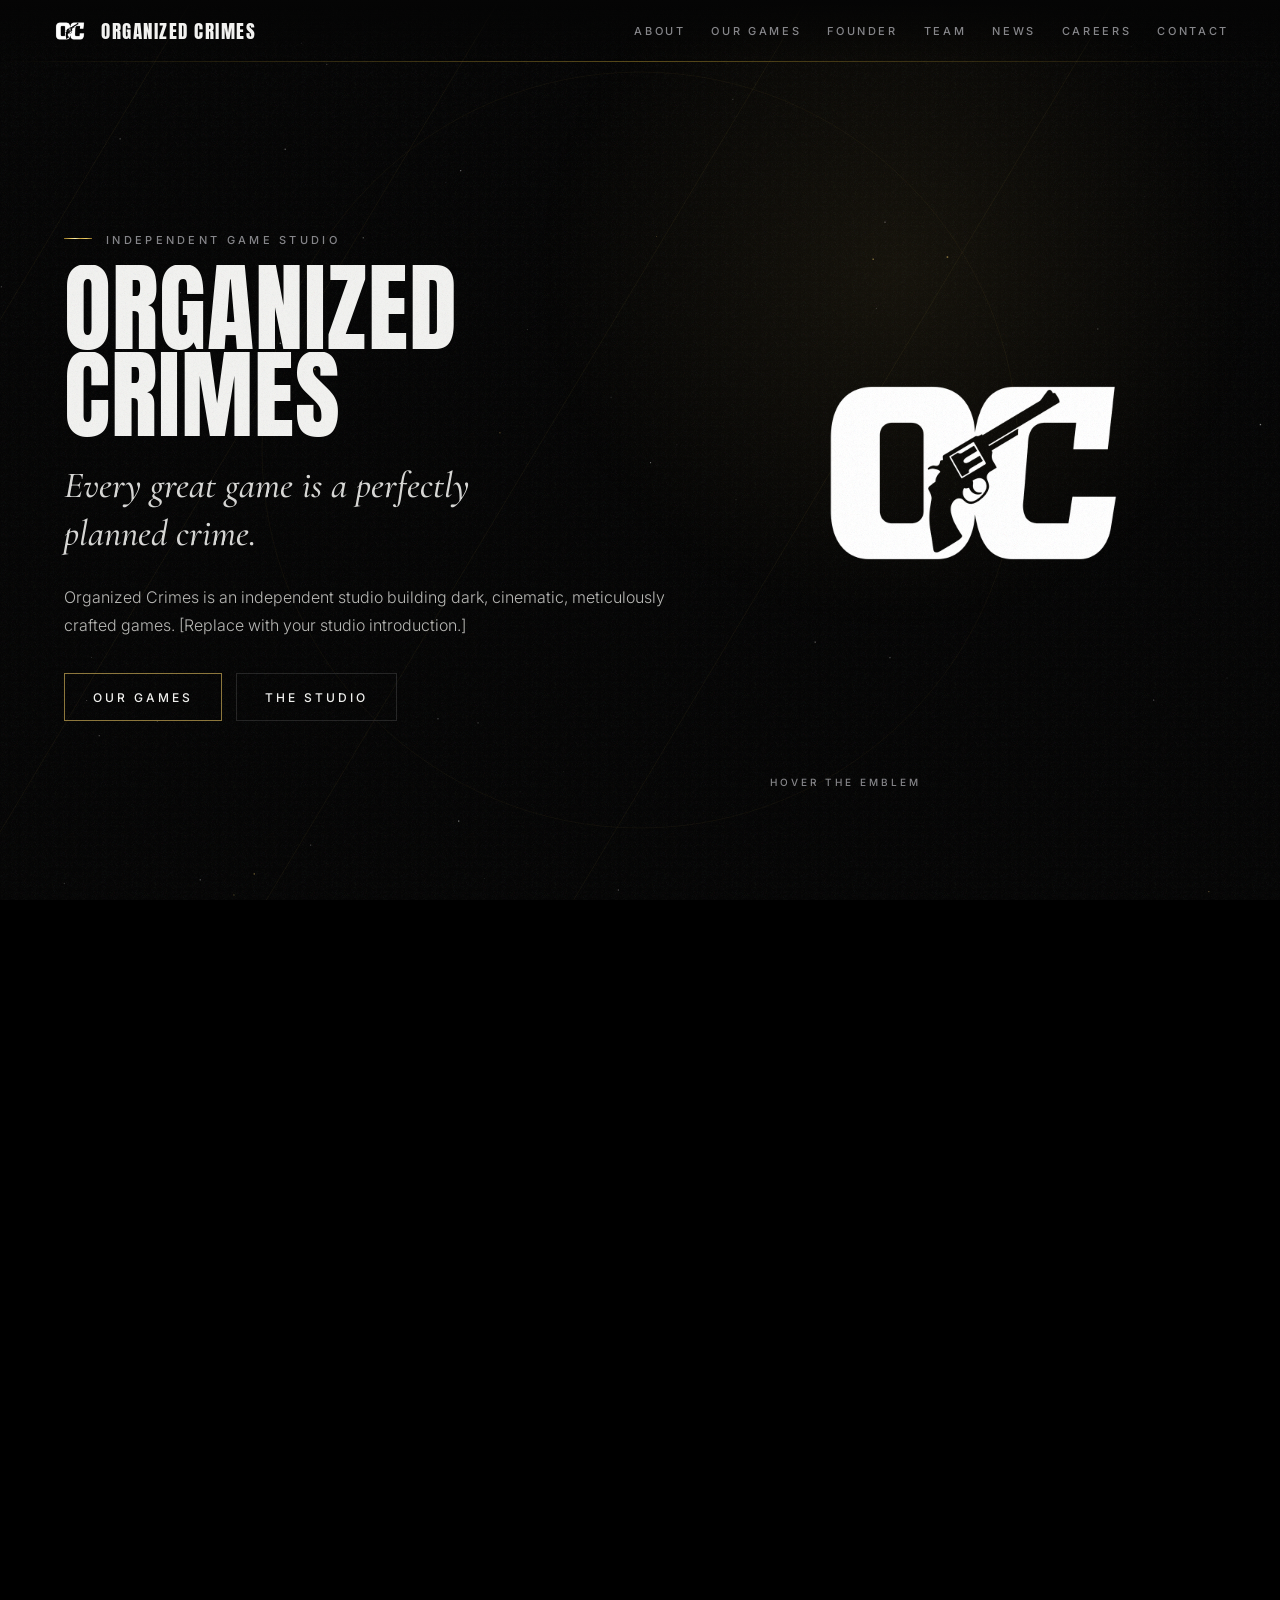
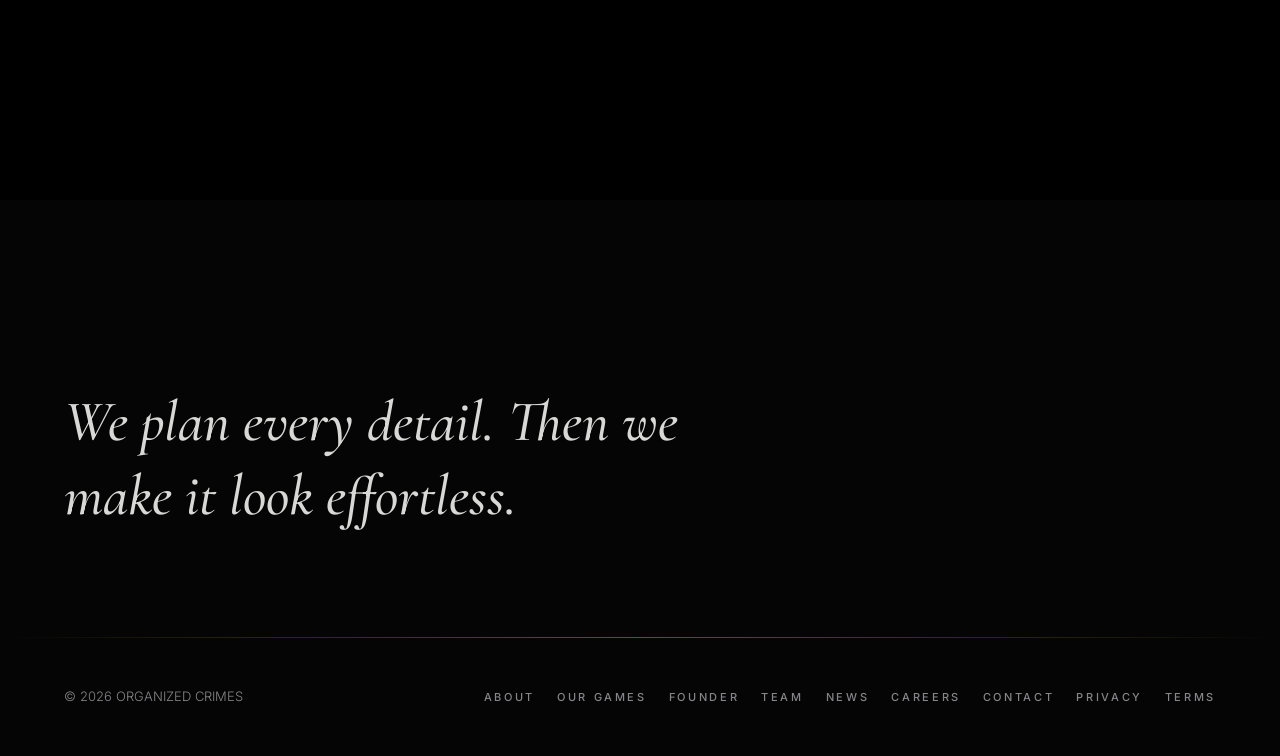
==== commit b8831029: "Add files via upload" ====
--- a/index.html
+++ b/index.html
@@ -11,6 +11,7 @@
 <link rel="stylesheet" href="css/components.css">
 <link rel="stylesheet" href="css/home.css">
 <link rel="stylesheet" href="css/pages.css">
+<link rel="stylesheet" href="css/gold.css">
 <link rel="stylesheet" href="css/responsive.css">
 <link rel="stylesheet" href="css/accessibility.css">
 </head><body>
--- a/css/components.css
+++ b/css/components.css
@@ -10,3 +10,4 @@
 form{display:grid;gap:18px;max-width:560px}label{display:grid;gap:6px;font:500 11px var(--b);letter-spacing:.2em;text-transform:uppercase;color:var(--mut)}
 input,textarea{background:none;border:0;border-bottom:1px solid #444;color:var(--fg);font:300 16px var(--b);padding:10px 0;border-radius:0}input:focus,textarea:focus{outline:0;border-color:#fff}.nt{font-size:12px;color:var(--mut)}
 .pv{position:absolute;inset:0;opacity:0;transition:opacity .5s}
+img[data-try]{transition:opacity .6s,transform 1.2s cubic-bezier(.2,.7,.2,1)}img[data-try]:not(.ok){opacity:0}
--- a/css/home.css
+++ b/css/home.css
@@ -5,3 +5,5 @@
 #lgw{position:relative;justify-self:center;width:min(50vw,700px);aspect-ratio:1;cursor:crosshair;touch-action:manipulation}#lg{width:100%;height:100%}
 .hint{position:absolute;bottom:2%;left:0;right:0;text-align:center;font:500 10px var(--b);letter-spacing:.3em;text-transform:uppercase;color:var(--mut)}.tp{display:none}@media(hover:none){.hv{display:none}.tp{display:inline}}
 @media(max-width:900px){.hero{grid-template-columns:1fr;padding-top:92px}#lgw{order:-1;width:min(94vw,460px)}}
+#lg{-webkit-mask-image:radial-gradient(closest-side,#000 84%,transparent 100%);mask-image:radial-gradient(closest-side,#000 84%,transparent 100%)}
+@media(max-width:900px){.hero>div:first-child{text-align:center}.hero .sf,.hero .ip{margin-left:auto;margin-right:auto}.cta{justify-content:center}}
--- a/css/gold.css
+++ b/css/gold.css
@@ -0,0 +1,19 @@
+/* Gold accent theme — metallic gold is used ONLY for hairlines, borders, glows, sparkles and hover fills (never body text).
+   Tune the look with the tokens below. */
+:root{--gold:#d4af37;--gold-hi:#f6e27a;--gold-lo:#8a6a1f;--gold-grad:linear-gradient(115deg,#8a6a1f 0%,#e8c65c 24%,#fff3b0 40%,#c9a23c 58%,#f0d36b 78%,#8a6a1f 100%)}
+::selection{background:var(--gold-hi);color:#000}
+:focus-visible{outline-color:var(--gold)}
+.gl{background:radial-gradient(520px circle at var(--mx,70%) var(--my,30%),rgba(232,196,96,.075),transparent 70%)}
+header:after{content:"";position:absolute;left:0;right:0;bottom:0;height:1px;background:linear-gradient(90deg,transparent,rgba(212,175,55,.4),transparent)}
+footer{border-top-color:transparent;border-image:linear-gradient(90deg,transparent,rgba(212,175,55,.45),transparent) 1}
+.ey:before{content:"";display:inline-block;width:28px;height:1px;margin:0 14px 4px 0;vertical-align:middle;background:var(--gold-grad)}
+.hh:after{content:"";display:block;width:72px;height:1px;margin-top:34px;background:var(--gold-grad)}
+.nl{position:relative}.nl:after{content:"";position:absolute;left:0;right:0;bottom:3px;height:1px;background:var(--gold-grad);transform:scaleX(0);transform-origin:left;transition:transform .5s cubic-bezier(.2,.7,.2,1)}.nl:hover:after,.nl[aria-current]:after{transform:scaleX(1)}
+.bt{border-color:rgba(232,196,96,.6)}.bt:hover{background:var(--gold-grad);background-size:220% 100%;border-color:transparent;color:#000;animation:shine 1.1s ease-out}
+@keyframes shine{from{background-position:110% 0}to{background-position:-10% 0}}
+.card .th,.card .ci{transition:border-color .6s,box-shadow .6s}.card:hover .th{border-color:rgba(232,196,96,.75);box-shadow:0 0 42px -14px rgba(232,196,96,.4)}.card:hover .ci{border-color:rgba(232,196,96,.45)}.card em{border:1px solid rgba(232,196,96,.6)}
+.blk,.li{position:relative}.blk:before,.li:before{content:"";position:absolute;top:-1px;left:0;width:56px;height:1px;background:var(--gold-grad)}
+.vid i{border-color:var(--gold)}.vid i:after{border-left-color:var(--gold)}
+input:focus,textarea:focus{border-color:var(--gold)}
+.pt:after{content:"";position:absolute;inset:0;pointer-events:none;mix-blend-mode:screen;background:radial-gradient(60% 50% at 28% 18%,rgba(255,214,120,.18),transparent 70%)}
+#ld:after{content:"";width:120px;height:1px;background:var(--gold-grad);background-size:200% 100%;animation:sh 1.4s linear infinite}@keyframes sh{to{background-position:-200% 0}}
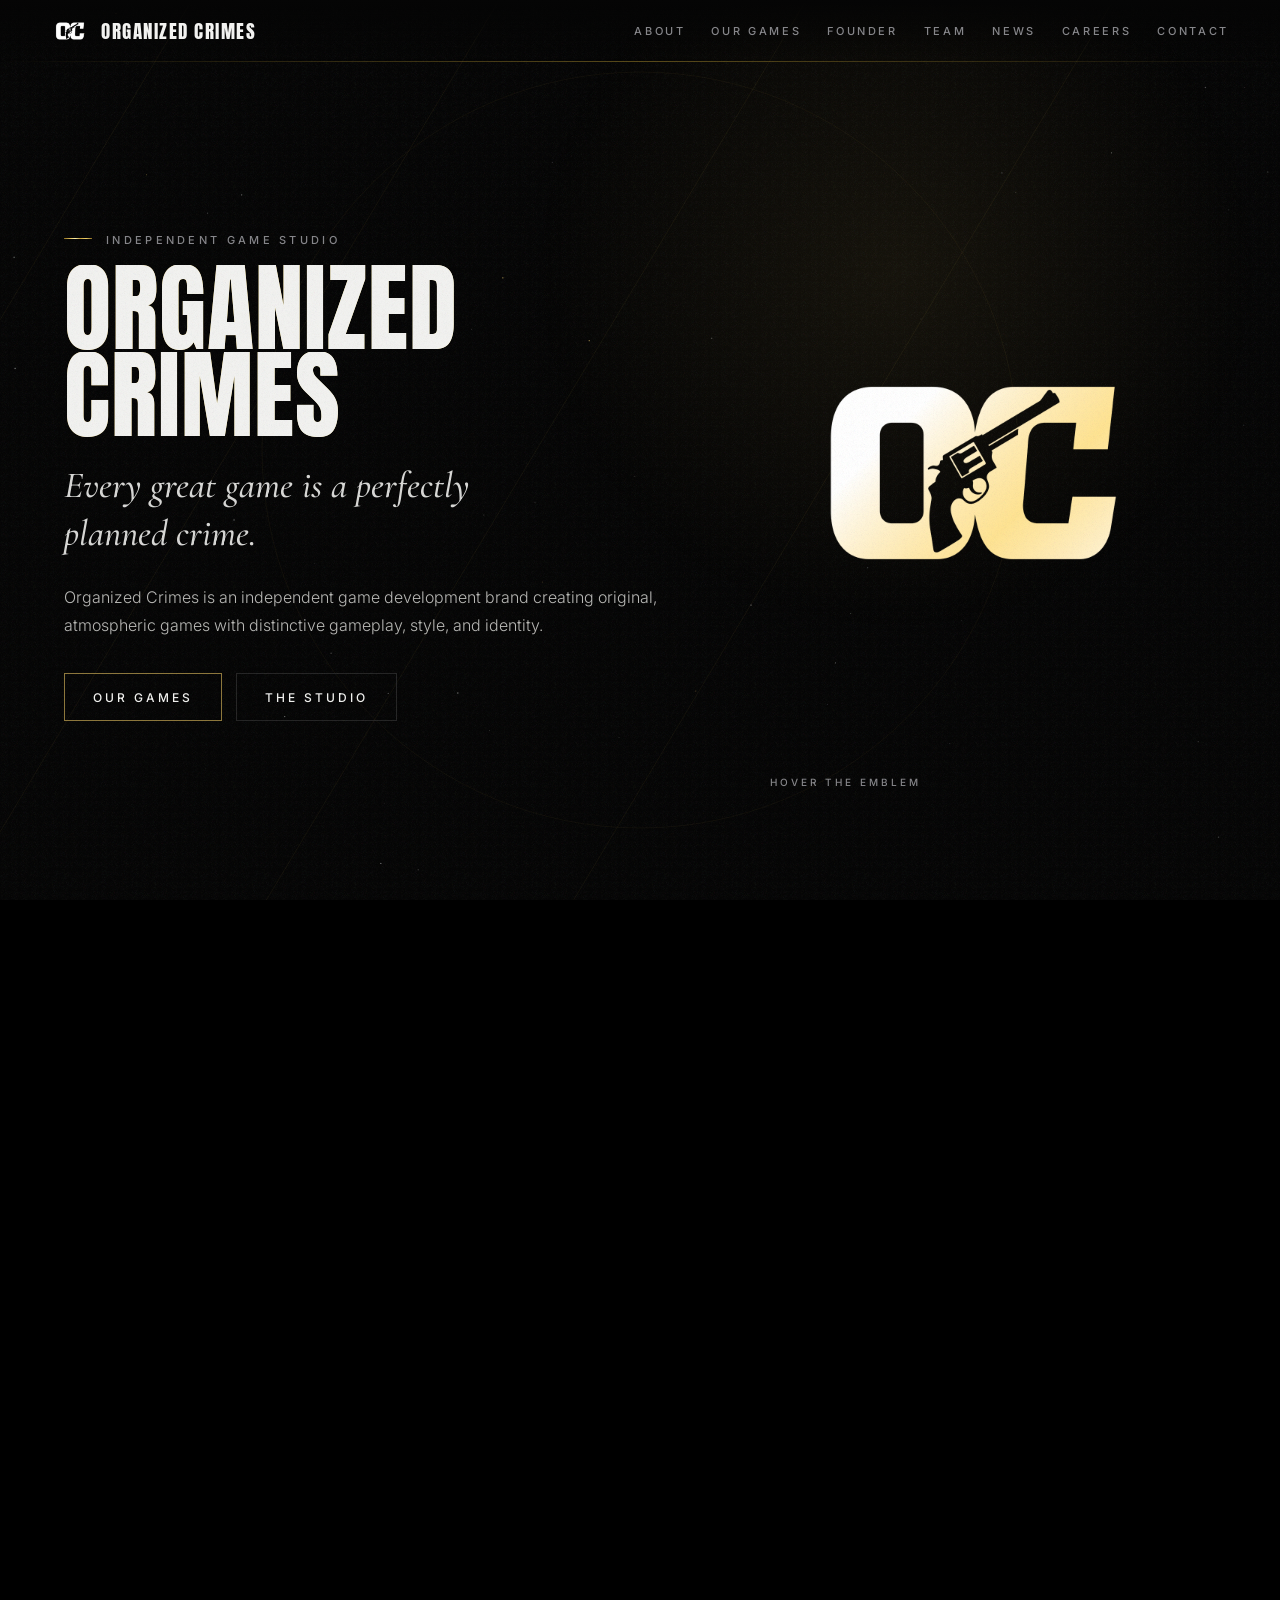
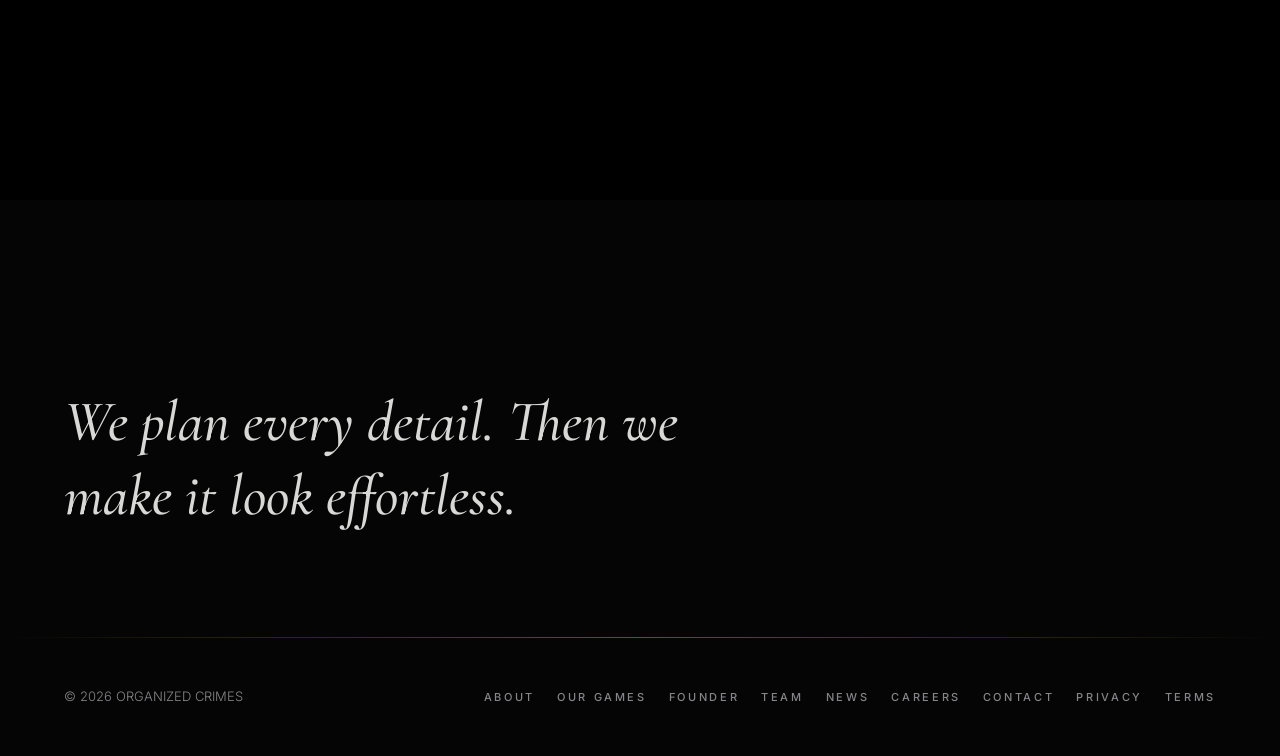
==== commit af419c6e: "Add files via upload" ====
--- a/index.html
+++ b/index.html
@@ -12,6 +12,7 @@
 <link rel="stylesheet" href="css/home.css">
 <link rel="stylesheet" href="css/pages.css">
 <link rel="stylesheet" href="css/gold.css">
+<link rel="stylesheet" href="css/headings.css">
 <link rel="stylesheet" href="css/responsive.css">
 <link rel="stylesheet" href="css/accessibility.css">
 </head><body>
--- a/css/pages.css
+++ b/css/pages.css
@@ -4,3 +4,4 @@
 .ft{list-style:none}.ft li{border-bottom:1px solid var(--ln);padding:14px 0}.gal{display:grid;grid-template-columns:repeat(auto-fit,minmax(min(100%,260px),1fr));gap:16px;margin-top:16px}.gal .th{aspect-ratio:16/9}
 .li{display:grid;grid-template-columns:130px 1fr auto;gap:22px;align-items:baseline;padding:28px 0;border-top:1px solid var(--ln)}.li time{color:var(--mut);font-size:13px}
 .two h1{font-size:clamp(2.4rem,6.4vw,7rem);overflow-wrap:anywhere}
+.blk p+p,.blk p+ul,.blk ul+p{margin-top:14px}.blk ul{list-style:none;max-width:64ch}.blk li{position:relative;padding-left:22px;color:#b9b9b6}.blk li+li{margin-top:6px}.blk li:before{content:"";position:absolute;left:0;top:.95em;width:10px;height:1px;background:var(--gold-grad)}
--- a/css/headings.css
+++ b/css/headings.css
@@ -0,0 +1,20 @@
+/* Headings: a pale-gold highlight drifts slowly across the white titles; hover / press turns them into the same shiny gold as the buttons.
+   Applies to page titles (h1), section titles (h2) and the hero title. Paint-only animation, paused off-screen, off for reduced-motion. */
+@property --w{syntax:'<number>';inherits:false;initial-value:1}
+:root{--gold-txt:linear-gradient(115deg,#b8912e 0%,#f0d36b 26%,#fff3b0 42%,#d9b44a 60%,#f6e27a 80%,#b8912e 100%)}
+.ttl{width:fit-content;max-width:100%}
+@supports ((-webkit-background-clip:text) or (background-clip:text)){
+h1:not(.ttl),h2,.ttl .ln>span{--wh:rgba(242,242,240,var(--w,1));--g1:rgba(236,212,140,var(--w,1));--g2:rgba(255,246,214,var(--w,1));
+  width:fit-content;max-width:100%;color:transparent;-webkit-text-fill-color:transparent;
+  background-image:linear-gradient(100deg,var(--wh) 0,var(--wh) 42%,var(--g1) 47%,var(--g2) 50%,var(--g1) 53%,var(--wh) 58%,var(--wh) 100%),var(--gold-txt);
+  background-size:300% 100%,220% 100%;background-repeat:no-repeat;background-position:0% 0,0% 0;
+  -webkit-background-clip:text;background-clip:text;
+  transition:opacity 1s,transform 1s cubic-bezier(.2,.7,.2,1),--w .7s ease;animation:drift 16s ease-in-out infinite alternate}
+.ttl .ln>span{animation:up 1.2s var(--ud,.5s) cubic-bezier(.2,.8,.2,1) forwards,drift 16s 1.7s ease-in-out infinite alternate}
+.ttl .ln:nth-child(2)>span{--ud:.68s}
+h1:not(.ttl):hover,h1:not(.ttl):active,h2:hover,h2:active{--w:0;animation:hshine 1.4s ease-out both}
+.ttl:hover .ln>span,.ttl:active .ln>span{--w:0;animation:up 1.2s var(--ud,.5s) cubic-bezier(.2,.8,.2,1) forwards,hshine 1.4s ease-out both}
+@keyframes drift{0%,18%{background-position:0% 0,0% 0}82%,100%{background-position:100% 0,0% 0}}
+@keyframes hshine{from{background-position:100% 0,100% 0}to{background-position:100% 0,0% 0}}
+}
+@media(max-width:900px){.ttl,.ttl .ln>span{margin-left:auto;margin-right:auto}}
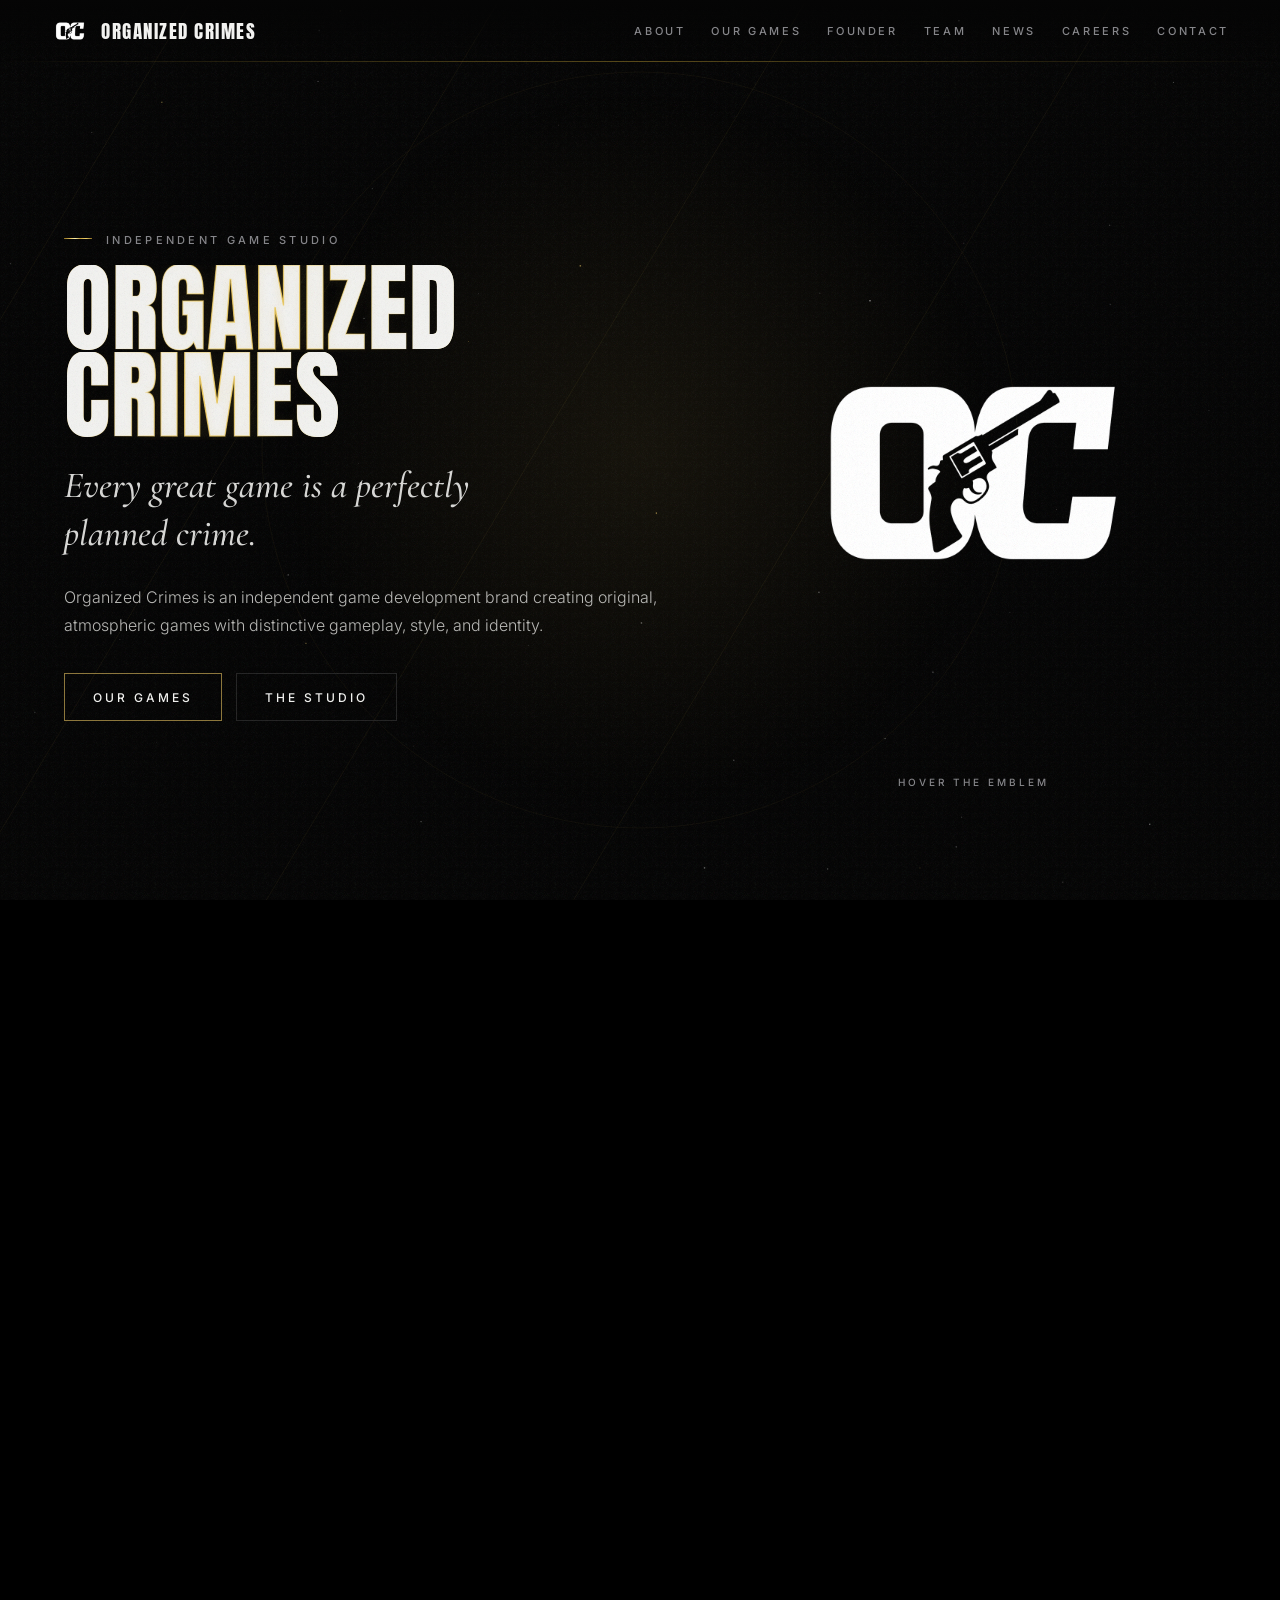
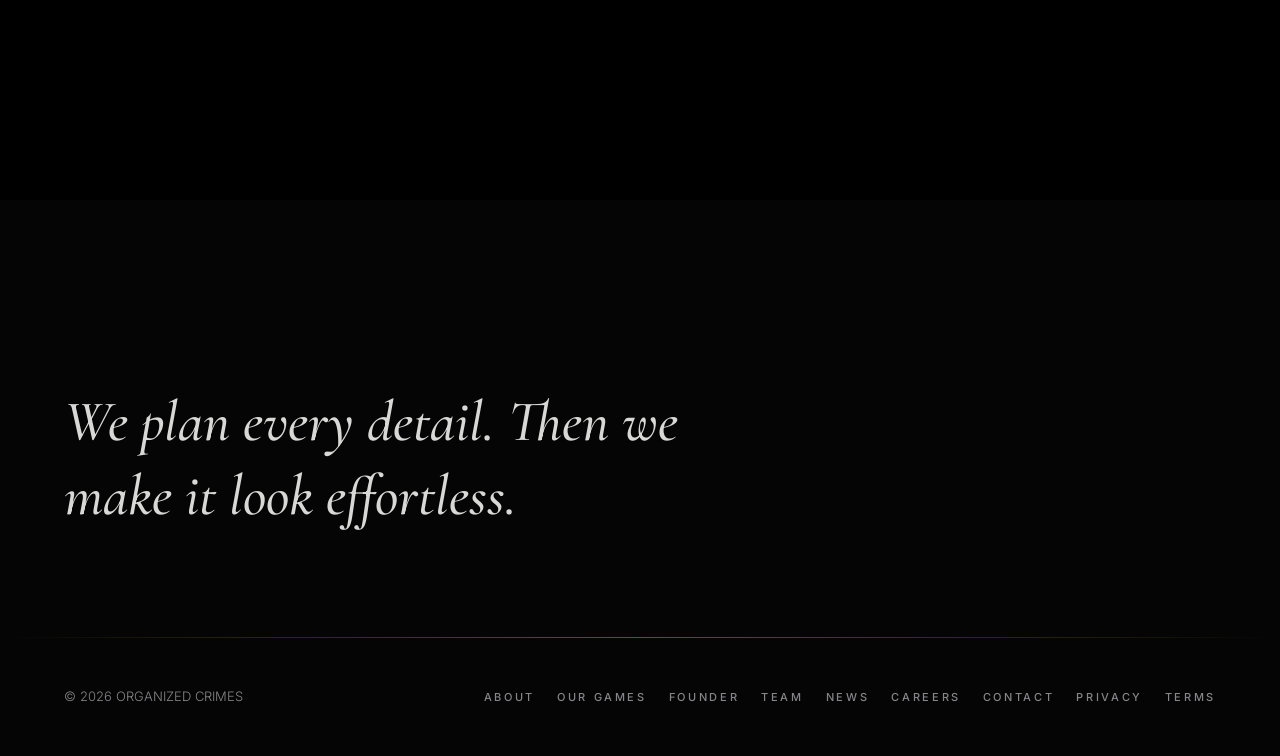
==== commit 286ac2f0: "Add files via upload" ====
--- a/index.html
+++ b/index.html
@@ -40,5 +40,6 @@
 <script defer src="js/data/logo-data.js"></script>
 <script defer src="js/effects/logo-particles.js"></script>
 <script defer src="js/effects/background.js"></script>
+<script defer src="js/effects/fit-title.js"></script>
 <script defer src="js/main.js"></script>
 </body></html>
--- a/css/home.css
+++ b/css/home.css
@@ -7,3 +7,7 @@
 @media(max-width:900px){.hero{grid-template-columns:1fr;padding-top:92px}#lgw{order:-1;width:min(94vw,460px)}}
 #lg{-webkit-mask-image:radial-gradient(closest-side,#000 84%,transparent 100%);mask-image:radial-gradient(closest-side,#000 84%,transparent 100%)}
 @media(max-width:900px){.hero>div:first-child{text-align:center}.hero .sf,.hero .ip{margin-left:auto;margin-right:auto}.cta{justify-content:center}}
+/* Hint text sits dead-centre under the emblem (the global p max-width was pushing it off-centre on wide screens) */
+.hint{max-width:none}
+/* Mobile hero: no eyebrow label, and the title stays on ONE line (js/effects/fit-title.js shrinks the font only if the words would overflow) */
+@media(max-width:900px){.hero .ey{display:none}.ttl{display:flex;justify-content:center;column-gap:.26em;white-space:nowrap}.ttl .ln{flex:none}}
--- a/css/pages.css
+++ b/css/pages.css
@@ -5,3 +5,4 @@
 .li{display:grid;grid-template-columns:130px 1fr auto;gap:22px;align-items:baseline;padding:28px 0;border-top:1px solid var(--ln)}.li time{color:var(--mut);font-size:13px}
 .two h1{font-size:clamp(2.4rem,6.4vw,7rem);overflow-wrap:anywhere}
 .blk p+p,.blk p+ul,.blk ul+p{margin-top:14px}.blk ul{list-style:none;max-width:64ch}.blk li{position:relative;padding-left:22px;color:#b9b9b6}.blk li+li{margin-top:6px}.blk li:before{content:"";position:absolute;left:0;top:.95em;width:10px;height:1px;background:var(--gold-grad)}
+.fv{position:relative;aspect-ratio:16/9;width:100%;margin-top:clamp(48px,7vw,90px);overflow:hidden;background:#000;box-shadow:0 0 0 1px var(--ln)}.fv iframe{position:absolute;inset:0;width:100%;height:100%;border:0;display:block}
--- a/css/gold.css
+++ b/css/gold.css
@@ -17,3 +17,7 @@
 input:focus,textarea:focus{border-color:var(--gold)}
 .pt:after{content:"";position:absolute;inset:0;pointer-events:none;mix-blend-mode:screen;background:radial-gradient(60% 50% at 28% 18%,rgba(255,214,120,.18),transparent 70%)}
 #ld:after{content:"";width:120px;height:1px;background:var(--gold-grad);background-size:200% 100%;animation:sh 1.4s linear infinite}@keyframes sh{to{background-position:-200% 0}}
+/* Header brand: the "ORGANIZED CRIMES" text slowly breathes white → gold → white (logo image untouched; off for reduced motion) */
+.br{animation:brandtone 11s ease-in-out infinite}
+@keyframes brandtone{0%,15%,85%,100%{color:#f2f2f0;text-shadow:0 0 0 rgba(226,189,85,0)}50%{color:#e6c15a;text-shadow:0 0 16px rgba(226,189,85,.32)}}
+.fv{transition:box-shadow .6s}.fv:hover{box-shadow:0 0 0 1px rgba(232,196,96,.65),0 0 42px -14px rgba(232,196,96,.4)}
--- a/css/headings.css
+++ b/css/headings.css
@@ -18,3 +18,19 @@
 @keyframes hshine{from{background-position:100% 0,100% 0}to{background-position:100% 0,0% 0}}
 }
 @media(max-width:900px){.ttl,.ttl .ln>span{margin-left:auto;margin-right:auto}}
+
+/* Moving golden outline: a fine gold contour with a soft glow, carried slowly around each heading by a round, feathered spotlight; it fades into the gold hover shine.
+   Uses a copy of the heading text (data-t, set in js/core/router.js) drawn as an outline and revealed through an orbiting radial mask.
+   The copy sits on a 10px-larger box (inset + padding) so the glow is never cut off, while the text itself stays exactly aligned. */
+@property --mx{syntax:'<percentage>';inherits:false;initial-value:50%}
+@property --my{syntax:'<percentage>';inherits:false;initial-value:50%}
+[data-t]{position:relative}
+[data-t]:after{content:attr(data-t);position:absolute;inset:-10px;padding:10px;pointer-events:none;
+  -webkit-text-stroke:1.3px #ecc95f;filter:drop-shadow(0 0 4px rgba(232,190,80,.5));
+  -webkit-mask-image:radial-gradient(ellipse 42% 125% at var(--mx,50%) var(--my,50%),#000 0,rgba(0,0,0,.72) 32%,rgba(0,0,0,.28) 66%,transparent 100%);mask-image:radial-gradient(ellipse 42% 125% at var(--mx,50%) var(--my,50%),#000 0,rgba(0,0,0,.72) 32%,rgba(0,0,0,.28) 66%,transparent 100%);
+  transition:opacity .7s ease;animation:ox 13s ease-in-out infinite alternate,oy 13s ease-in-out -6.5s infinite alternate}
+.ttl .ln:nth-child(2)>span:after{animation-delay:-4s,-10.5s}
+@keyframes ox{from{--mx:-10%}to{--mx:110%}}
+@keyframes oy{from{--my:-40%}to{--my:140%}}
+[data-t]:hover:after,[data-t]:active:after,.ttl:hover [data-t]:after,.ttl:active [data-t]:after{opacity:0}
+@media(prefers-reduced-motion:reduce){[data-t]:after{display:none}}
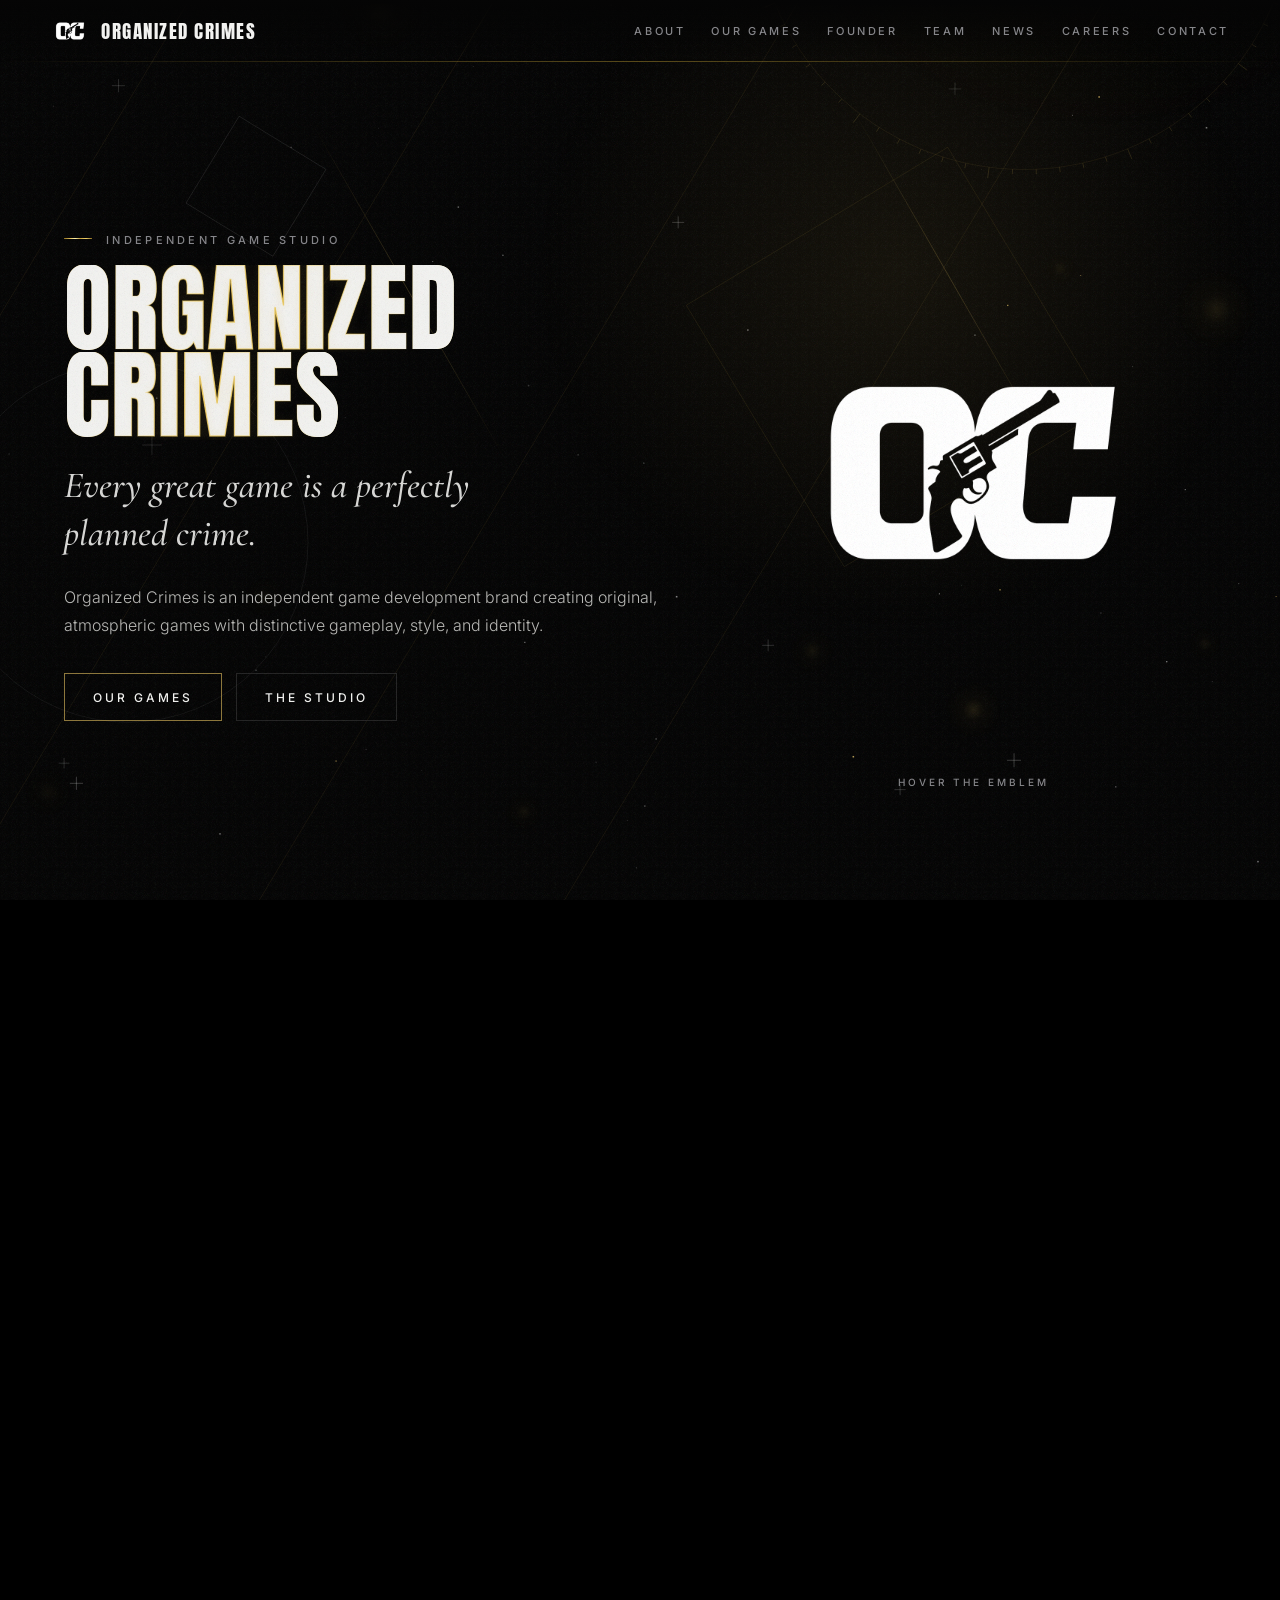
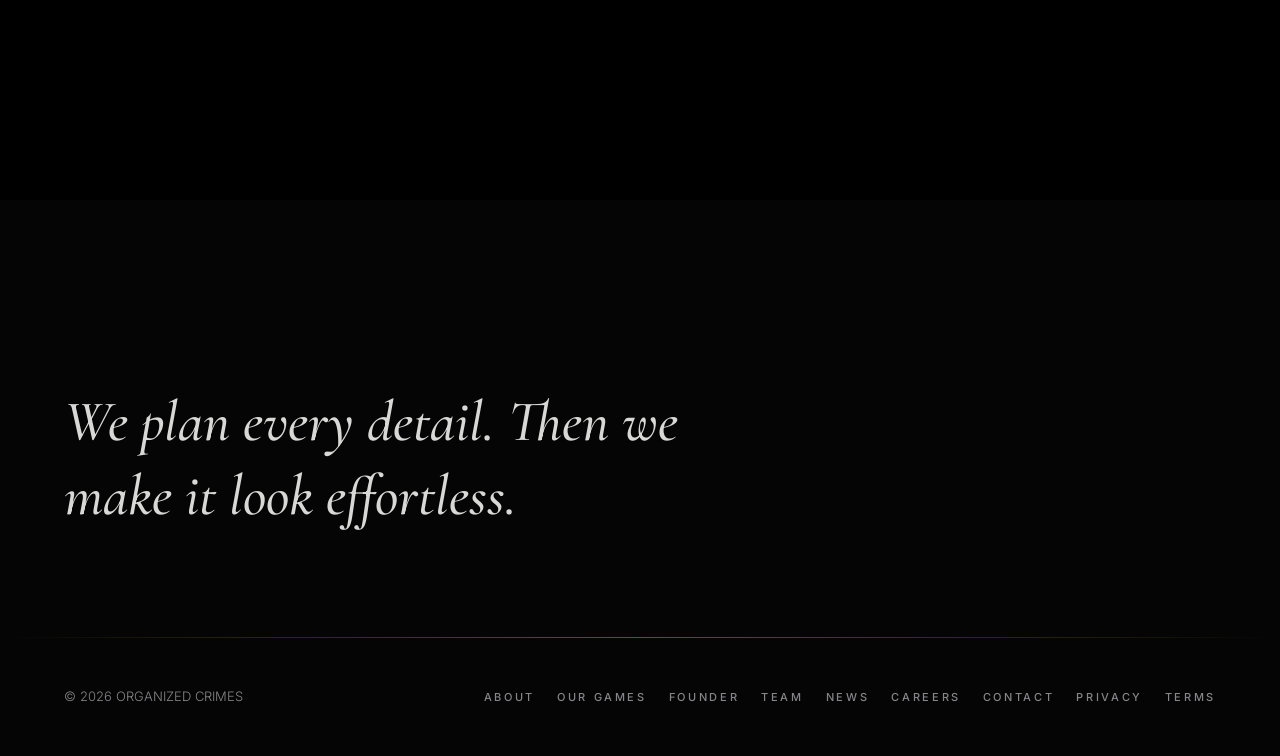
==== commit 4748c3d1: "Add files via upload" ====
--- a/index.html
+++ b/index.html
@@ -13,6 +13,7 @@
 <link rel="stylesheet" href="css/pages.css">
 <link rel="stylesheet" href="css/gold.css">
 <link rel="stylesheet" href="css/headings.css">
+<link rel="stylesheet" href="css/depth.css">
 <link rel="stylesheet" href="css/responsive.css">
 <link rel="stylesheet" href="css/accessibility.css">
 </head><body>
@@ -40,6 +41,7 @@
 <script defer src="js/data/logo-data.js"></script>
 <script defer src="js/effects/logo-particles.js"></script>
 <script defer src="js/effects/background.js"></script>
+<script defer src="js/effects/tilt3d.js"></script>
 <script defer src="js/effects/fit-title.js"></script>
 <script defer src="js/main.js"></script>
 </body></html>
--- a/css/components.css
+++ b/css/components.css
@@ -4,7 +4,7 @@
 .th{position:relative;aspect-ratio:16/10;overflow:hidden;border:1px solid var(--ln)}.th>*{transition:transform 1.2s cubic-bezier(.2,.7,.2,1)}
 .ph{display:grid;place-items:center;background:repeating-linear-gradient(135deg,#0b0b0b 0 14px,#111 14px 28px);color:var(--mut);font:500 10px var(--b);letter-spacing:.3em;text-transform:uppercase;text-align:center;padding:12px}
 .vid{aspect-ratio:16/9;border:1px solid var(--ln);position:relative;overflow:hidden}.vid i{position:absolute;left:50%;top:42%;width:64px;height:64px;margin:-32px;border:1px solid var(--fg);border-radius:50%}.vid i:after{content:"";position:absolute;left:25px;top:20px;border:11px solid transparent;border-left:17px solid var(--fg)}
-.card{display:block;text-decoration:none}.card:hover .th>*{transform:scale(1.06)}.card em{position:absolute;right:12px;bottom:12px;font:500 10px var(--b);letter-spacing:.25em;text-transform:uppercase;background:#000;padding:6px 10px;opacity:0;transition:.4s;font-style:normal}.card:hover em{opacity:1}
+.card{display:block;text-decoration:none}.card:hover .th>*{transform:scale(1.03)}.card em{position:absolute;right:12px;bottom:12px;font:500 10px var(--b);letter-spacing:.25em;text-transform:uppercase;background:#000;padding:6px 10px;opacity:0;transition:.4s;font-style:normal}.card:hover em{opacity:1}
 .ci{padding:20px 0;border-bottom:1px solid var(--ln)}.ci small{color:var(--mut);font-size:12px;letter-spacing:.12em}.ci h3{margin:6px 0 8px}.ci p{font-size:14px}.row{display:flex;justify-content:space-between;gap:10px;margin-top:14px;font:500 11px var(--b);letter-spacing:.2em;text-transform:uppercase}.row span{color:var(--mut)}
 .two{display:grid;grid-template-columns:minmax(0,1fr) minmax(0,1fr);gap:clamp(28px,6vw,90px)}.blk{border-top:1px solid var(--ln);padding:24px 0 34px}.blk h3{margin-bottom:12px}
 form{display:grid;gap:18px;max-width:560px}label{display:grid;gap:6px;font:500 11px var(--b);letter-spacing:.2em;text-transform:uppercase;color:var(--mut)}
--- a/css/home.css
+++ b/css/home.css
@@ -10,4 +10,4 @@
 /* Hint text sits dead-centre under the emblem (the global p max-width was pushing it off-centre on wide screens) */
 .hint{max-width:none}
 /* Mobile hero: no eyebrow label, and the title stays on ONE line (js/effects/fit-title.js shrinks the font only if the words would overflow) */
-@media(max-width:900px){.hero .ey{display:none}.ttl{display:flex;justify-content:center;column-gap:.26em;white-space:nowrap}.ttl .ln{flex:none}}
+@media(max-width:900px){.hero{grid-template-columns:minmax(0,1fr)}.hero .ey{display:none}.ttl{display:flex;justify-content:center;column-gap:.26em;white-space:nowrap}.ttl .ln{flex:none}}
--- a/css/headings.css
+++ b/css/headings.css
@@ -22,15 +22,15 @@
 /* Moving golden outline: a fine gold contour with a soft glow, carried slowly around each heading by a round, feathered spotlight; it fades into the gold hover shine.
    Uses a copy of the heading text (data-t, set in js/core/router.js) drawn as an outline and revealed through an orbiting radial mask.
    The copy sits on a 10px-larger box (inset + padding) so the glow is never cut off, while the text itself stays exactly aligned. */
-@property --mx{syntax:'<percentage>';inherits:false;initial-value:50%}
-@property --my{syntax:'<percentage>';inherits:false;initial-value:50%}
+@property --olx{syntax:'<percentage>';inherits:false;initial-value:50%}
+@property --oly{syntax:'<percentage>';inherits:false;initial-value:50%}
 [data-t]{position:relative}
 [data-t]:after{content:attr(data-t);position:absolute;inset:-10px;padding:10px;pointer-events:none;
   -webkit-text-stroke:1.3px #ecc95f;filter:drop-shadow(0 0 4px rgba(232,190,80,.5));
-  -webkit-mask-image:radial-gradient(ellipse 42% 125% at var(--mx,50%) var(--my,50%),#000 0,rgba(0,0,0,.72) 32%,rgba(0,0,0,.28) 66%,transparent 100%);mask-image:radial-gradient(ellipse 42% 125% at var(--mx,50%) var(--my,50%),#000 0,rgba(0,0,0,.72) 32%,rgba(0,0,0,.28) 66%,transparent 100%);
+  -webkit-mask-image:radial-gradient(ellipse 42% 125% at var(--olx,50%) var(--oly,50%),#000 0,rgba(0,0,0,.72) 32%,rgba(0,0,0,.28) 66%,transparent 100%);mask-image:radial-gradient(ellipse 42% 125% at var(--olx,50%) var(--oly,50%),#000 0,rgba(0,0,0,.72) 32%,rgba(0,0,0,.28) 66%,transparent 100%);
   transition:opacity .7s ease;animation:ox 13s ease-in-out infinite alternate,oy 13s ease-in-out -6.5s infinite alternate}
 .ttl .ln:nth-child(2)>span:after{animation-delay:-4s,-10.5s}
-@keyframes ox{from{--mx:-10%}to{--mx:110%}}
-@keyframes oy{from{--my:-40%}to{--my:140%}}
+@keyframes ox{from{--olx:-10%}to{--olx:110%}}
+@keyframes oy{from{--oly:-40%}to{--oly:140%}}
 [data-t]:hover:after,[data-t]:active:after,.ttl:hover [data-t]:after,.ttl:active [data-t]:after{opacity:0}
 @media(prefers-reduced-motion:reduce){[data-t]:after{display:none}}
--- a/css/depth.css
+++ b/css/depth.css
@@ -0,0 +1,23 @@
+/* Subtle depth, used sparingly.
+   1) Image cards (games, team): ONLY the image container (.th) zooms forward a hair (scale 1.02 — it grows into the 28px grid gap, never over a
+      neighbour). The card itself, the title, description and every other text element stay completely still. A faint gold light-trail and
+      corner glow live INSIDE the image container's border and nowhere else.
+   2) Hero emblem + founder portrait: js/effects/tilt3d.js leans them a few degrees toward the mouse (desktop only). */
+@property --tr{syntax:'<angle>';inherits:false;initial-value:0deg}
+.card .th,.team-card .th{transition:border-color .6s,box-shadow .6s,scale .7s cubic-bezier(.2,.7,.2,1)}
+.card .th:before,.team-card .th:before,.card .th:after,.team-card .th:after{content:"";position:absolute;inset:0;z-index:1;pointer-events:none;opacity:0;transition:opacity .7s ease}
+.card .th:before,.team-card .th:before{
+  background:radial-gradient(90% 70% at 0 0,rgba(232,196,96,.11),transparent 60%),radial-gradient(90% 70% at 100% 100%,rgba(232,196,96,.09),transparent 60%)}
+.card .th:after,.team-card .th:after{padding:1px;
+  background:conic-gradient(from var(--tr,0deg),transparent 0deg,rgba(240,205,110,.5) 30deg,rgba(255,236,170,.7) 55deg,transparent 115deg,transparent 360deg),linear-gradient(rgba(232,196,96,.2),rgba(232,196,96,.2));
+  -webkit-mask:linear-gradient(#000 0 0) content-box,linear-gradient(#000 0 0);-webkit-mask-composite:xor;mask:linear-gradient(#000 0 0) content-box,linear-gradient(#000 0 0);mask-composite:exclude;
+  animation:trail 7s linear infinite paused}
+@keyframes trail{to{--tr:360deg}}
+@media(hover:hover){
+  .card:hover .th,.team-card:hover .th{scale:1.02;border-color:rgba(232,196,96,.55);box-shadow:none}   /* no outer glow: nothing spills past the image container */
+  .card:hover .th:before,.team-card:hover .th:before,.card:hover .th:after,.team-card:hover .th:after{opacity:1}
+  .card:hover .th:after,.team-card:hover .th:after{animation-play-state:running}
+  .card:hover .ci,.team-card:hover .ci{border-color:var(--ln)}   /* text area stays plain: the gold belongs to the image border only */
+}
+#lg.tilt-on,.pt.tilt-on{transition:transform .25s ease-out}
+@media(prefers-reduced-motion:reduce){.card .th:after,.team-card .th:after{display:none}}
